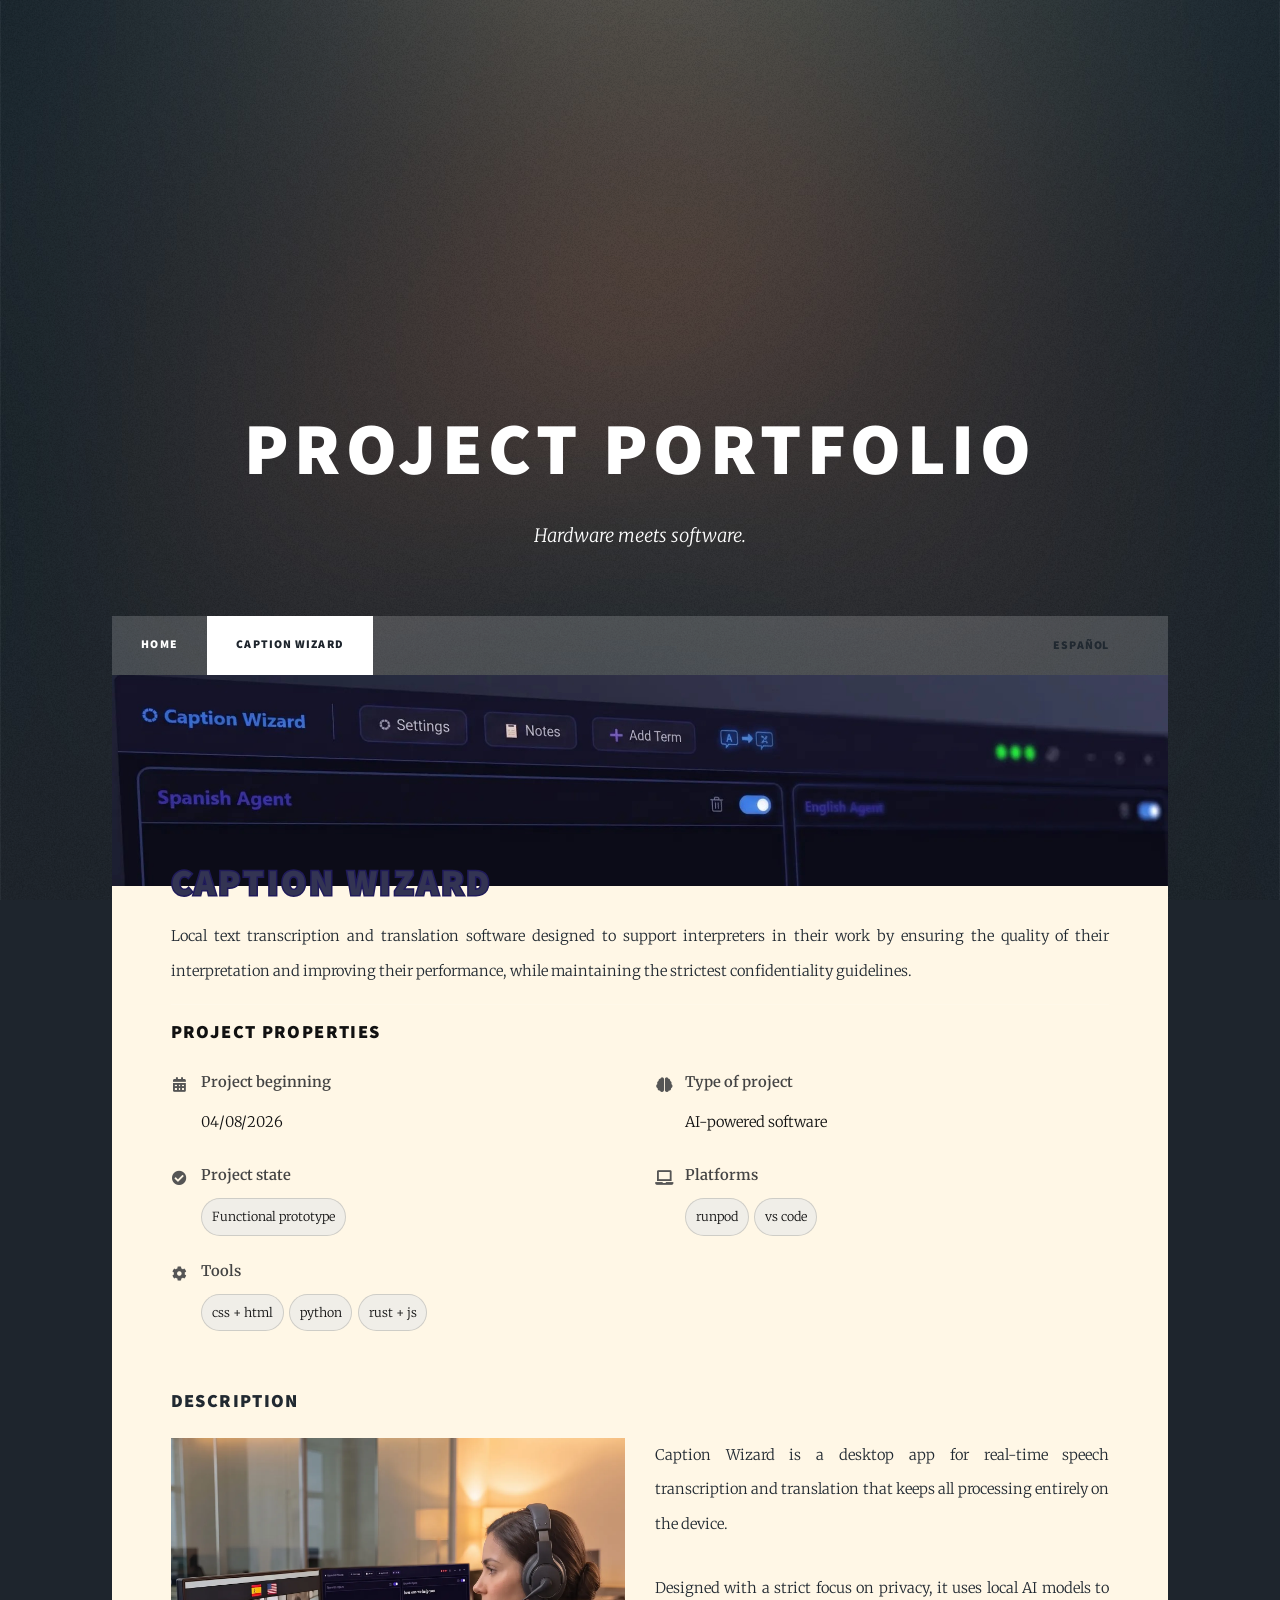
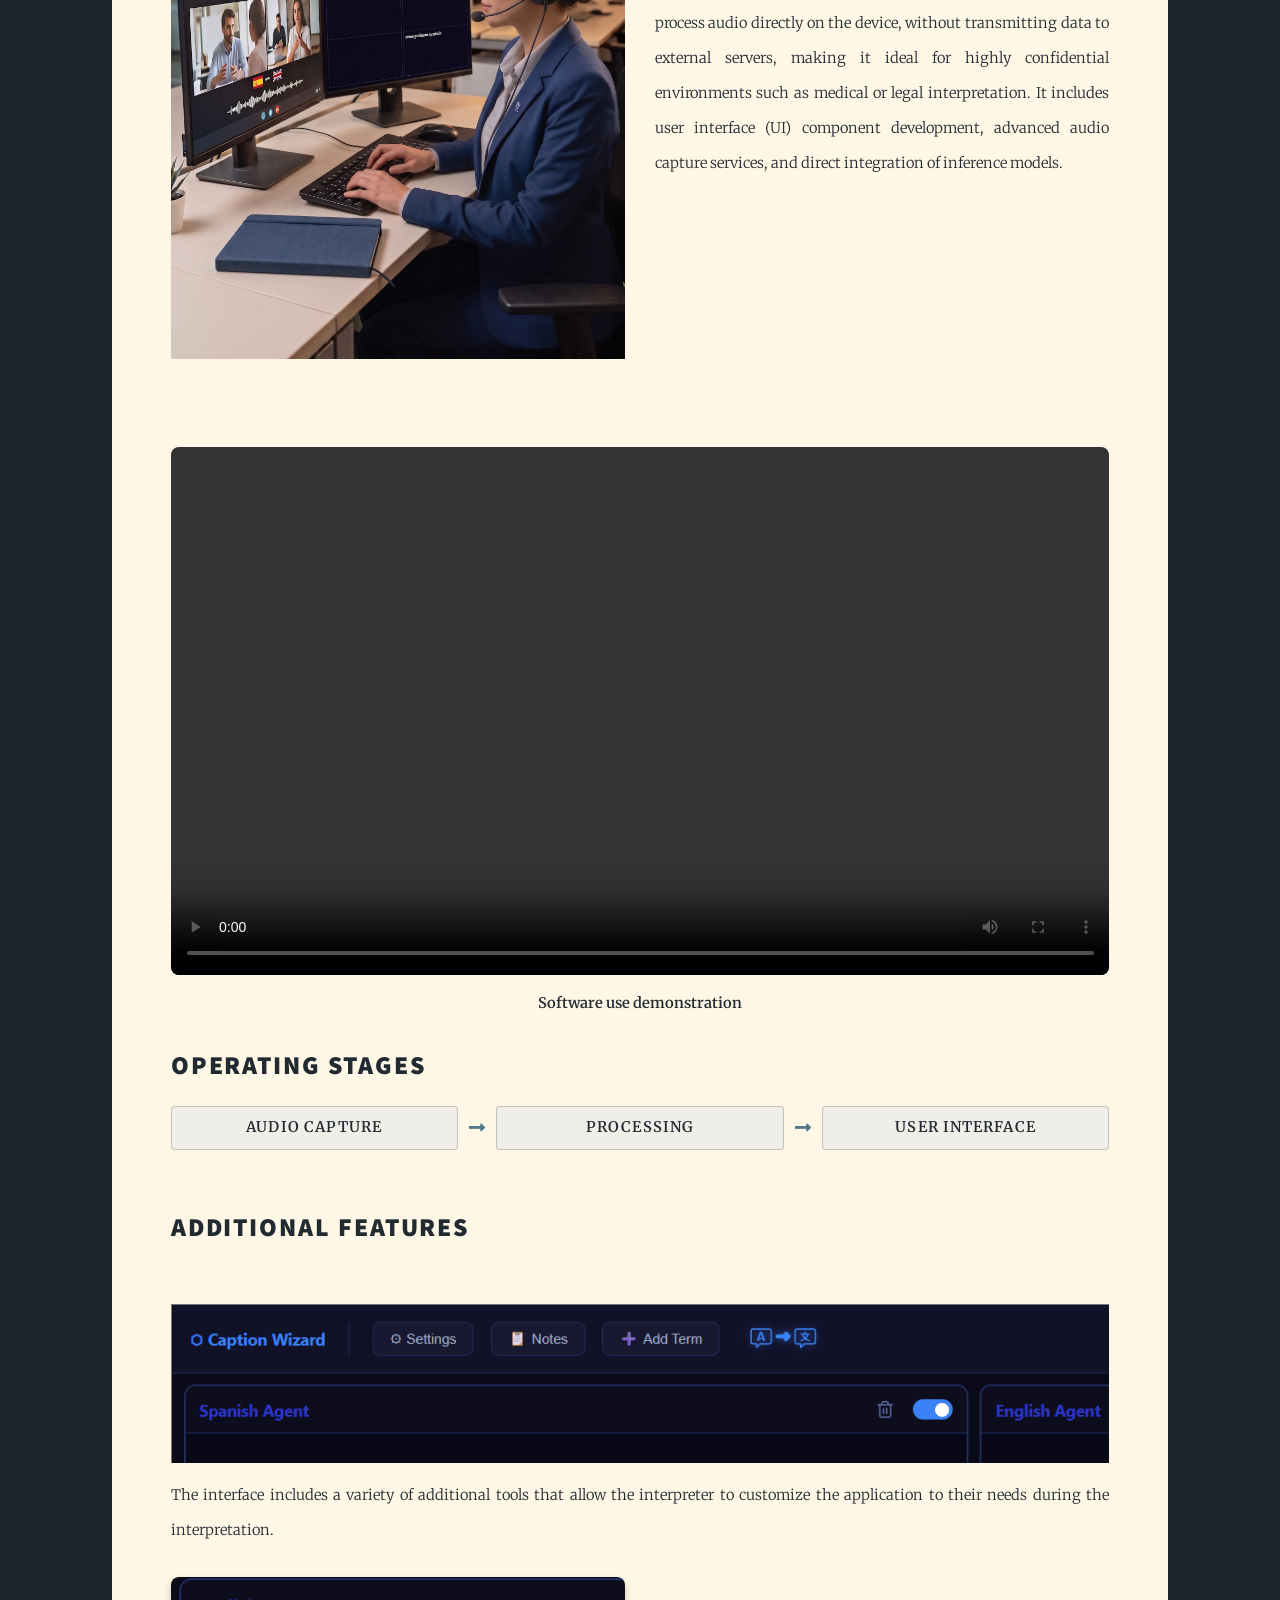
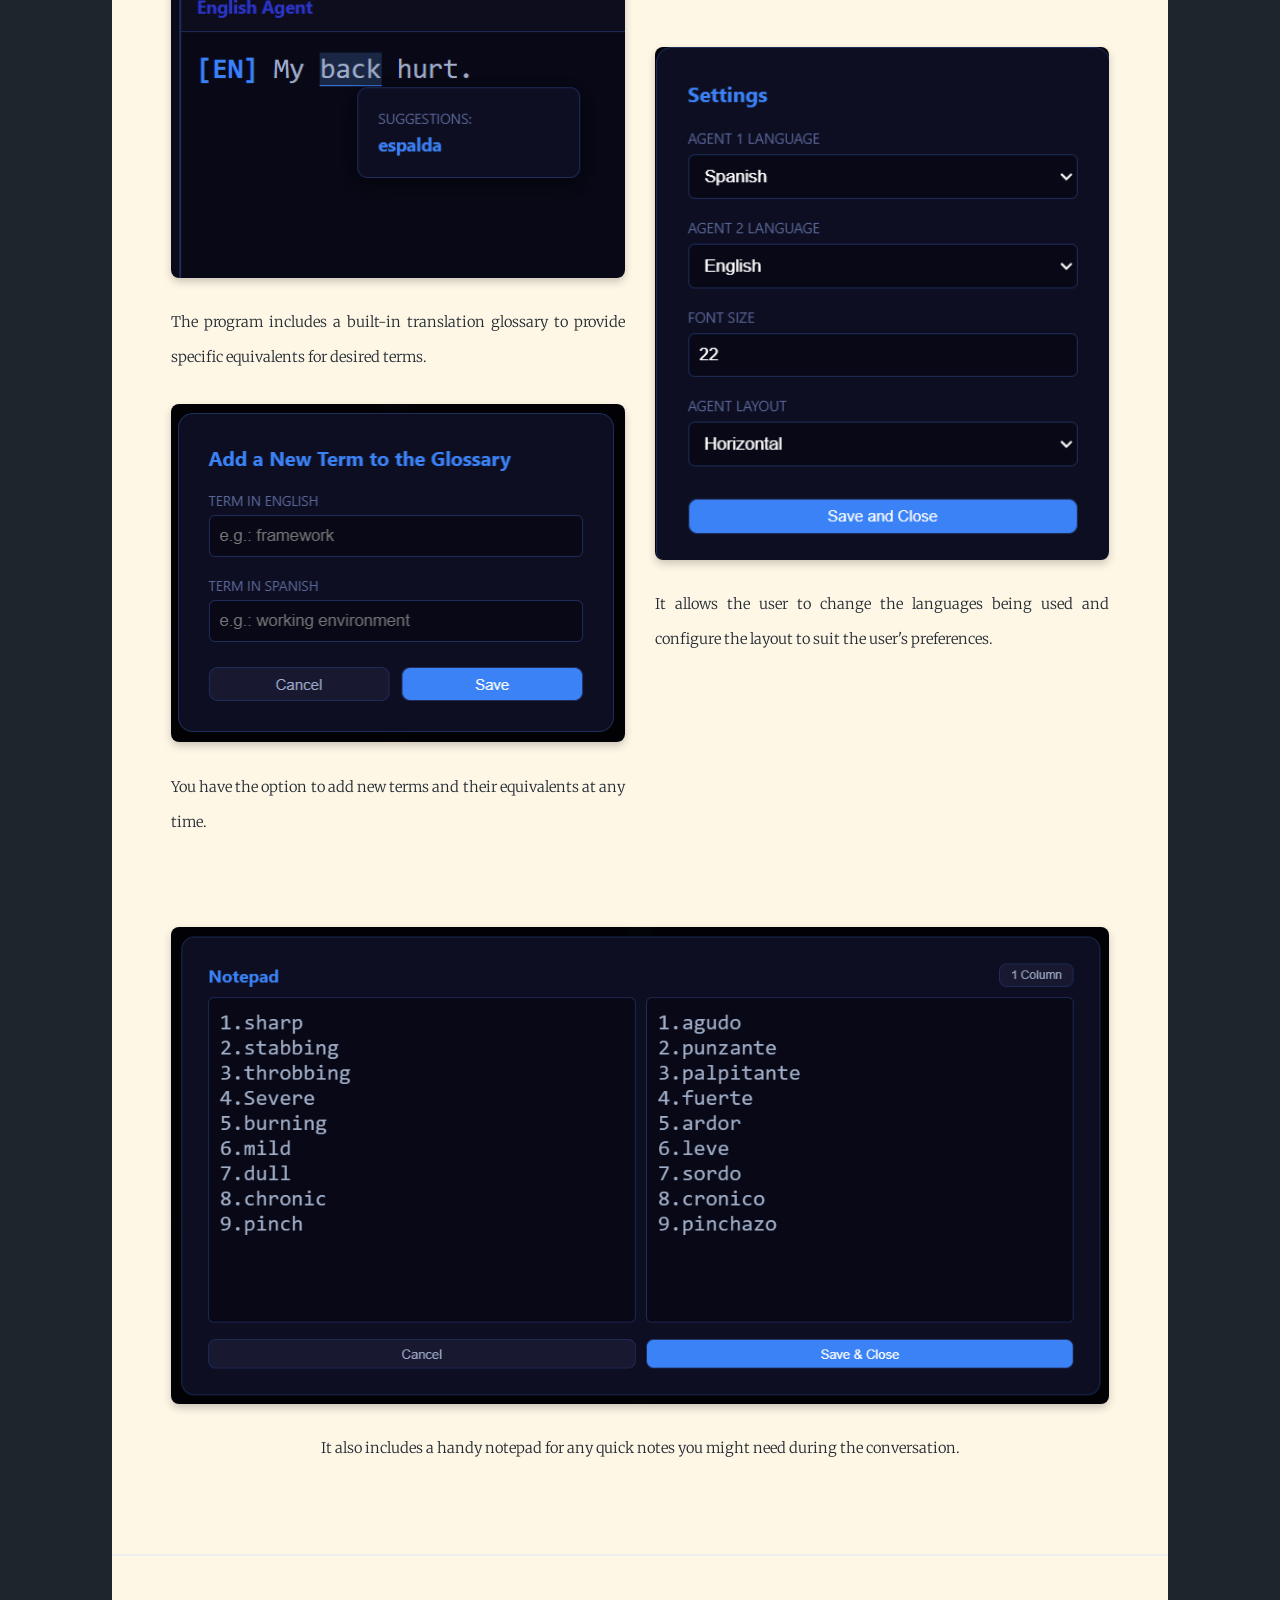
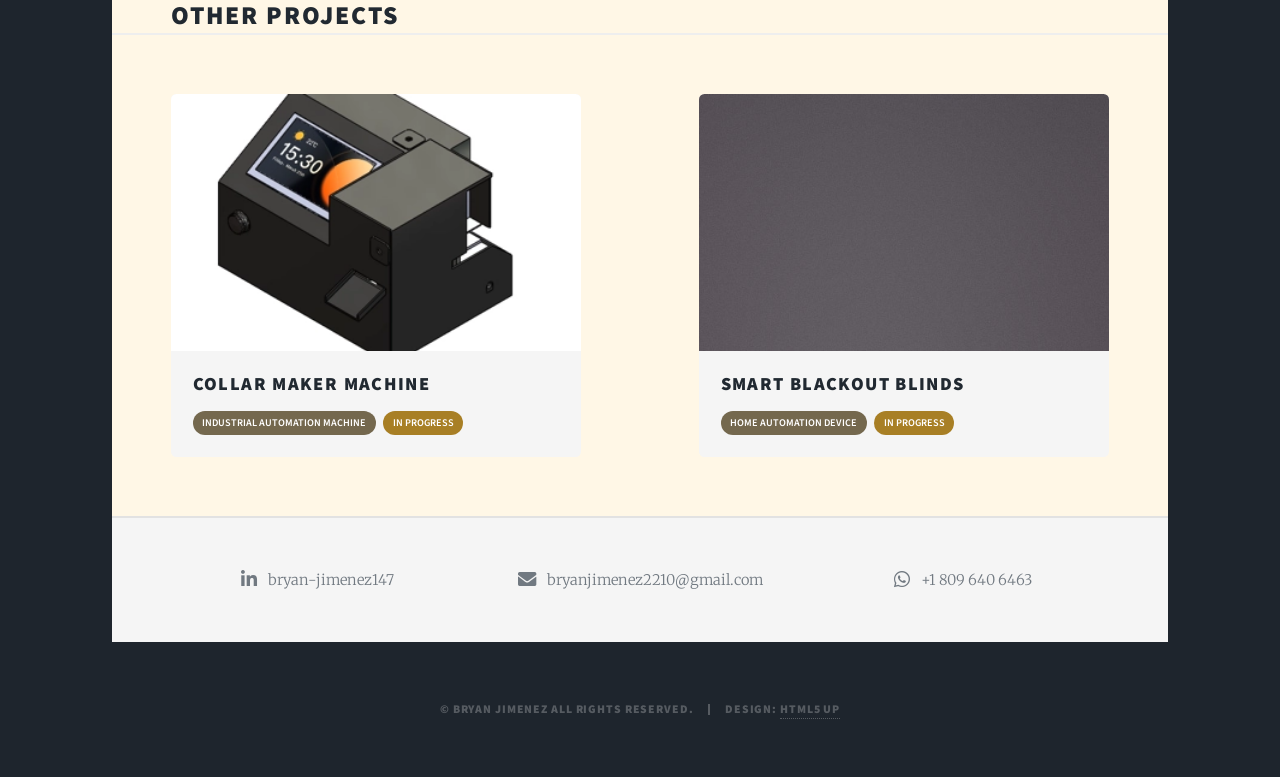
==== caption-wizard.html @ cf14f142 "Caption Wizard" ====
<!DOCTYPE HTML>
<!--
	Massively by HTML5 UP
	html5up.net | @ajlkn
	Free for personal and commercial use under the CCA 3.0 license (html5up.net/license)
-->
<html lang="en">
	<head>
        <title data-cw-title>Caption Wizard - Project Portfolio</title>
		<meta charset="utf-8" />
		<meta name="viewport" content="width=device-width, initial-scale=1, user-scalable=no" />
		<link rel="stylesheet" href="assets/css/main.css" />
		<noscript><link rel="stylesheet" href="assets/css/noscript.css" /></noscript>
        <style>
            /* Estilos específicos para imitar el layout de Notion */
            .notion-header {
                border-bottom: 1px solid rgba(255, 255, 255, 0.1);
                padding-bottom: 1rem;
                margin-bottom: 1rem;
                margin-top: -1.5rem;
            }
            .notion-header p {
                margin-bottom: 0;
            }
            .notion-header h1 {
                font-size: 2.5rem;
                margin-bottom: 1rem;
                /*color de fuente*/
                color: #333453;
                -webkit-text-stroke: 3px #201b5a;
                paint-order: stroke fill;
            }
            .caption-cover {
                aspect-ratio: 5 / 1;
                margin: -8rem -8rem 0;
                max-height: 24rem;
                overflow: hidden;
            }
            .caption-cover img {
                display: block;
                height: 100%;
                object-fit: cover;
                width: 100%;
            }
            .notion-properties {
                display: grid;
                grid-template-columns: repeat(2, minmax(0, 1fr));
                gap: 1.25rem 2rem;
                margin-bottom: 2rem;
                color: #111;
            }
            .notion-properties h3 {
                color: #111;
                grid-column: 1 / -1;
                margin-bottom: 0;
            }
            .property-row {
                display: flex;
                align-items: flex-start;
                gap: 0.85rem;
                min-width: 0;
            }
            .property-icon {
                color: #555;
                flex: 0 0 1.25rem;
                margin-top: 0.2rem;
                text-align: center;
            }
            .property-copy {
                display: flex;
                flex-direction: column;
                gap: 0.35rem;
                min-width: 0;
            }
            .property-name {
                font-weight: 600;
                color: #444;
            }
            .property-value {
                color: #111;
            }
            .property-pills {
                display: flex;
                flex-wrap: wrap;
                gap: 0.4rem;
            }
            .property-pill {
                display: inline-block;
                padding: 0.2rem 0.65rem;
                border: 1px solid rgba(0, 0, 0, 0.14);
                border-radius: 999px;
                background-color: #f0eee8;
                color: #111;
                font-size: 0.85rem;
            }
            .video-container {
                aspect-ratio: 16 / 9;
                overflow: hidden;
                border-radius: 8px;
            }
            .video-container video {
                display: block;
                width: 100%;
                height: 100%;
                object-fit: contain;
            }
            .video-figure {
                margin: 0 0 2rem;
            }
            .video-figure figcaption {
                margin-top: 0.75rem;
                text-align: center;
                font-weight: 600;
            }
            .stage-flow {
                display: grid;
                grid-template-columns: minmax(0, 1fr) auto minmax(0, 1fr) auto minmax(0, 1fr);
                align-items: start;
                gap: 0.75rem;
            }
            .operating-stages {
                margin-bottom: 2rem;
            }
            .stage-item {
                min-width: 0;
            }
            .stage-button {
                width: 100%;
                min-height: 3rem;
                padding: 0.65rem 0.75rem;
                border: 1px solid rgba(0, 0, 0, 0.18);
                border-radius: 4px;
                background: #f0eee8;
                box-shadow: none;
                color: #111;
                cursor: pointer;
                font: inherit;
                font-weight: 600;
                line-height: 1.25;
                text-align: center;
                white-space: normal;
                transition: background-color 0.2s ease, border-color 0.2s ease;
            }
            .stage-button:hover,
            .stage-button[aria-expanded="true"] {
                background: #e3edf0;
                border-color: #527987;
            }
            .stage-button:focus-visible {
                outline: 2px solid #527987;
                outline-offset: 2px;
            }
            .stage-arrow {
                align-self: start;
                display: flex;
                align-items: center;
                justify-content: center;
                color: #527987;
                font-size: 1.25rem;
                height: 3rem;
                line-height: 1;
            }
            .stage-description {
                margin: 1.25rem 0 0;
                color: #333;
                font-size: 0.95rem;
                width: 100%;
            }
            .image.main.additional-features-image {
                margin-bottom: 1rem;
            }
            #main > .other-projects-heading {
                padding: 3rem 4rem 0;
            }
            #main > .other-projects-heading h2 {
                margin-bottom: 0;
            }
             .two-col-layout {
                display: flex;
                flex-wrap: wrap;
                gap: 2rem;
                margin-bottom: 2rem;
            }
            .col {
                flex: 1;
                min-width: 300px;
            }
            .image-box img {
                width: 100%;
                border-radius: 8px;
                box-shadow: 0 4px 8px rgba(0,0,0,0.2);
            }
            .feature-block {
                margin-bottom: 2rem;
            }
            .feature-block p {
                margin-top: 1rem;
            }
            @media screen and (max-width: 1280px) {
                .caption-cover {
                    margin: -6rem -4rem 0;
                }
            }
            @media screen and (max-width: 736px) {
                #main > .other-projects-heading {
                    padding: 2rem 2rem 0;
                }
                .notion-properties {
                    grid-template-columns: 1fr;
                }
                .stage-flow {
                    gap: 0.35rem;
                }
                .stage-button {
                    padding: 0.6rem 0.3rem;
                    font-size: 0.8rem;
                }
                .stage-arrow {
                    font-size: 1rem;
                }
                .caption-cover {
                    margin: -4rem -2rem 0;
                }
                .notion-header {
                    margin-top: -1.5rem;
                }
            }
        </style>
	</head>
	<body class="is-preload">

		<!-- Wrapper -->
			<div id="wrapper" class="fade-in">

				<!-- Header -->
					<div id="intro">
						<h1 data-i18n="siteTitle">Project Portfolio</h1>
						<p data-i18n="introTagline">Hardware meets software.</p>
					</div>

				<!-- Nav -->
					<nav id="nav">
						<ul class="links">
                            <li><a href="index.html" data-i18n="navHome">Home</a></li>
                            <li class="active"><a href="caption-wizard.html" aria-current="page">Caption Wizard</a></li>
						</ul>
						<ul class="icons">
							<li><button type="button" class="language-toggle" id="languageToggle" aria-label="Switch to Spanish">Español</button></li>
						</ul>
					</nav>

				<!-- Main -->
					<div id="main">

						<!-- Post -->
							<section class="post">
                                <div class="caption-cover">
                                    <img src="images/cw01.jpg" alt="Caption Wizard interface cover" data-cw-i18n-alt="coverAlt" />
                                </div>
                                <div class="notion-header">
                                    <h1>Caption Wizard</h1>
                                    <p data-cw-i18n="projectSummary">Local text transcription and translation software designed to support interpreters in their work by ensuring the quality of their interpretation and improving their performance, while maintaining the strictest confidentiality guidelines.</p>
                                </div>

                                <div class="notion-properties">
                                    <h3 data-cw-i18n="projectProperties">Project Properties</h3>
                                    <div class="property-row">
                                        <span class="property-icon icon solid fa-calendar-alt" aria-hidden="true"></span>
                                        <div class="property-copy">
                                            <span class="property-name" data-cw-i18n="projectBeginning">Project beginning</span>
                                            <span class="property-value">04/08/2026</span>
                                        </div>
                                    </div>
                                    <div class="property-row">
                                        <span class="property-icon icon solid fa-brain" aria-hidden="true"></span>
                                        <div class="property-copy">
                                            <span class="property-name" data-cw-i18n="projectType">Type of project</span>
                                            <span class="property-value" data-cw-i18n="aiSolution">AI-powered solution</span>
                                        </div>
                                    </div>
                                    <div class="property-row">
                                        <span class="property-icon icon solid fa-check-circle" aria-hidden="true"></span>
                                        <div class="property-copy">
                                            <span class="property-name" data-cw-i18n="projectState">Project state</span>
                                            <span class="property-pills"><span class="property-pill" data-cw-i18n="functionalPrototype">Functional prototype</span></span>
                                        </div>
                                    </div>
                                     <div class="property-row">
                                        <span class="property-icon icon solid fa-laptop" aria-hidden="true"></span>
                                        <div class="property-copy">
                                            <span class="property-name" data-cw-i18n="platforms">Platforms</span>
                                            <span class="property-pills">
                                                <span class="property-pill">runpod</span>
                                                <span class="property-pill">vs code</span>
                                            </span>
                                        </div>
                                    </div>
                                    <div class="property-row">
                                        <span class="property-icon icon solid fa-cog" aria-hidden="true"></span>
                                        <div class="property-copy">
                                            <span class="property-name" data-cw-i18n="tools">Tools</span>
                                            <span class="property-pills">
                                                <span class="property-pill">css + html</span>
                                                <span class="property-pill">python</span>
                                                <span class="property-pill">rust + js</span>
                                            </span>
                                        </div>
                                    </div>
                                </div>


								<h3><br /><span data-cw-i18n="descriptionHeading">Description</span></h3>
                                <div class="two-col-layout">
                                    <div class="col">
                                        <div class="image main"><img src="images/cw02.png" alt="Caption Wizard desktop interface" data-cw-i18n-alt="desktopInterfaceAlt" /></div>
                                    </div>
                                    <div class="col">
                                        <p data-cw-i18n="descriptionIntro">Caption Wizard is a desktop app for real-time speech transcription and translation that keeps all processing entirely local.</p>
                                        <p data-cw-i18n="descriptionDetails">Designed with a strict focus on privacy, it uses local AI models to process audio directly on the device, without transmitting data to external servers, making it ideal for highly confidential environments such as medical or legal interpretation. It includes user interface (UI) component development, advanced audio capture services, and direct integration of inference models.</p>
                                    </div>
                                </div>
                                
                                <figure class="video-figure">
                                    <div class="video-container">
                                        <video controls>
                                            <source src="videos/cw_vid.mp4" type="video/mp4">
                                            <span data-cw-i18n="videoFallback">Your browser does not support the video tag.</span>
                                        </video>
                                    </div>
                                    <figcaption data-cw-i18n="videoCaption">Software use demonstration</figcaption>
                                </figure>
                                <section class="operating-stages" aria-labelledby="operating-stages-title">
                                    <h2 id="operating-stages-title" data-cw-i18n="operatingStages">Operating Stages</h2>
                                    <div class="stage-flow">
                                        <div class="stage-item">
                                            <button class="stage-button" id="stage-audio" type="button" aria-expanded="false" aria-controls="stage-description-audio" data-cw-i18n="audioCapture">Audio capture</button>
                                        </div>
                                        <span class="stage-arrow fas fa-long-arrow-alt-right" aria-hidden="true"></span>
                                        <div class="stage-item">
                                            <button class="stage-button" id="stage-processing" type="button" aria-expanded="false" aria-controls="stage-description-processing" data-cw-i18n="processing">Processing</button>
                                        </div>
                                        <span class="stage-arrow fas fa-long-arrow-alt-right" aria-hidden="true"></span>
                                        <div class="stage-item">
                                            <button class="stage-button" id="stage-interface" type="button" aria-expanded="false" aria-controls="stage-description-interface" data-cw-i18n="userInterface">User Interface</button>
                                        </div>
                                    </div>
                                    <p class="stage-description" id="stage-description-audio" data-cw-i18n="audioCaptureDescription" hidden>A specialized program continuously captures the device's audio output 
                                                                                                                and breaks it down into one-second segments; it then runs a 
                                                                                                                preprocessing algorithm to detect human speech. Positive results 
                                                                                                                trigger the sending of the segment for further processing.</p>
                                    <p class="stage-description" id="stage-description-processing" data-cw-i18n="processingDescription" hidden>Processing can be run on the user's device or on a dedicated server. 
                                                                                                                    The audio from the previous step is used to feed an AI model, which 
                                                                                                                    identifies its language and generates a transcription. The text 
                                                                                                                    then undergoes post-processing to clean it up, and then it is run 
                                                                                                                    through a translation model to generate text in the target language. 
                                                                                                                    The texts then go to the interface labelled with their corresponding 
                                                                                                                    language.</p>
                                    <p class="stage-description" id="stage-description-interface" data-cw-i18n="userInterfaceDescription" hidden>This is what the user sees. The interface receives the text and displays 
                                                                                                                    it in the corresponding place, breaking up the sentences and giving it 
                                                                                                                    formatting so it is easier for the brain to understand and process, 
                                                                                                                    allowing for quick and smooth reading.</p>
                                </section>

                                <h2><br /><span data-cw-i18n="additionalFeatures">Additional features</span></h2>
                                <div class="image main additional-features-image"><img src="images/cw07.png" alt="Caption Wizard additional tools" data-cw-i18n-alt="additionalToolsAlt" /></div>
                                <p data-cw-i18n="additionalFeaturesDescription">The interface includes a variety of additional tools that allow the interpreter to customize the application to their needs during the interpretation.</p>

                                <div class="two-col-layout">
                                    <div class="col feature-block">
                                        <div class="image-box"><img src="images/cw06.png" alt="Translation glossary" data-cw-i18n-alt="glossaryAlt" /></div>
                                        <p data-cw-i18n="glossaryDescription">The program includes a built-in translation glossary to provide specific equivalents for desired terms.</p>
                                        <div class="image-box"><img src="images/cw04.png" alt="Add glossary term dialog" data-cw-i18n-alt="addTermAlt" /></div>
                                        <p data-cw-i18n="addTermDescription">You have the option to add new terms and their equivalents at any time.</p>
                                    </div>
                                    <div class="col feature-block">
                                        <br /><br /><div class="image-box"><img src="images/cw03.png" alt="Language and layout settings" data-cw-i18n-alt="settingsAlt" /></div>
                                        <p data-cw-i18n="settingsDescription">It allows the user to change the languages being used and configure the layout to suit the user's preferences</p>
                                    </div>
                                </div>

                                 <div class="feature-block" style="max-width: 1000px; margin: 0 auto;">
                                    <div class="image-box"><img src="images/cw05.png" alt="Caption Wizard notepad" data-cw-i18n-alt="notepadAlt" /></div>
                                    <p style="text-align:center;" data-cw-i18n="notepadDescription">It also includes a handy notepad for any quick notes you might need during the conversation.</p>
                                </div>

							</section>

                            <section class="post other-projects-heading">
                                <h2 data-cw-i18n="otherProjects">Other Projects</h2>
                            </section>
                            <section class="posts">
                                <article>
                                    <a href="collar-maker.html" class="project-card">
                                        <span class="image fit"><img src="images/ima02.jpg" alt="Collar maker machine" data-cw-i18n-alt="collarMakerAlt" /></span>
                                        <div class="project-card-content">
                                            <h2 data-i18n="collarMakerTitle">Collar maker machine</h2>
                                            <div class="project-labels">
                                                <span class="project-type" data-i18n="collarMakerType">Industrial Automation Machine</span>
                                                <span class="project-status" style="--project-status-color: #a87f25;" data-i18n="inProgress">In progress</span>
                                            </div>
                                        </div>
                                    </a>
                                </article>
                                <article>
                                    <a href="#" class="project-card">
                                        <span class="image fit"><img src="images/pic04.jpg" alt="Smart blackout blinds" data-cw-i18n-alt="smartBlindsAlt" /></span>
                                        <div class="project-card-content">
                                            <h2 data-i18n="smartBlindsTitle">Smart blackout blinds</h2>
                                            <div class="project-labels">
                                                <span class="project-type" data-i18n="smartBlindsType">Home automation device</span>
                                                <span class="project-status" style="--project-status-color: #a87f25;" data-i18n="inProgress">In progress</span>
                                                </div>
                                        </div>
                                    </a>
                                </article>
                            </section>

					</div>

				<!-- Footer -->
					<footer id="footer" class="contact-footer">
						<section class="contact-links" aria-label="Contact links" data-i18n-aria-label="contactLinks">
							<a class="contact-link" href="#" target="_blank" rel="noopener noreferrer">
								<span class="icon brands fa-linkedin-in" aria-hidden="true"></span>
								<span>bryan-jimenez147</span>
							</a>
							<a class="contact-link" href="mailto:bryanjimenez2210@gmail.com">
								<span class="icon solid fa-envelope" aria-hidden="true"></span>
								<span>bryanjimenez2210@gmail.com</span>
							</a>
							<a class="contact-link" href="https://wa.me/18099640463" target="_blank" rel="noopener noreferrer">
								<span class="icon brands fa-whatsapp" aria-hidden="true"></span>
								<span>+1 809 640 6463</span>
							</a>
						</section>
					</footer>

				<!-- Copyright -->
					<div id="copyright">
						<ul><li>&copy; Bryan Jimenez <span data-i18n="rightsReserved">All rights reserved.</span></li><li><span data-i18n="designCredit">Design:</span> <a href="https://html5up.net">HTML5 UP</a></li></ul>
					</div>

			</div>

		<!-- Scripts -->
			<script src="assets/js/jquery.min.js"></script>
			<script src="assets/js/jquery.scrollex.min.js"></script>
			<script src="assets/js/jquery.scrolly.min.js"></script>
			<script src="assets/js/browser.min.js"></script>
			<script src="assets/js/breakpoints.min.js"></script>
			<script src="assets/js/util.js"></script>
			<script src="assets/js/main.js"></script>
			<script src="assets/js/language.js"></script>
            <script src="assets/js/caption-wizard-language.js"></script>
            <script>
                (() => {
                    const stageButtons = document.querySelectorAll('.operating-stages .stage-button');

                    stageButtons.forEach((stageButton) => {
                        stageButton.addEventListener('click', () => {
                            const isExpanded = stageButton.getAttribute('aria-expanded') === 'true';

                            stageButtons.forEach((button) => {
                                const description = document.getElementById(button.getAttribute('aria-controls'));
                                const shouldExpand = button === stageButton && !isExpanded;

                                button.setAttribute('aria-expanded', String(shouldExpand));
                                description.hidden = !shouldExpand;
                            });
                        });
                    });
                })();
            </script>

	</body>
</html>
---- assets/css/main.css ----
@import url(fontawesome-all.min.css);
@import url("https://fonts.googleapis.com/css?family=Merriweather:300,700,300italic,700italic|Source+Sans+Pro:900");

/*
	Massively by HTML5 UP
	html5up.net | @ajlkn
	Free for personal and commercial use under the CCA 3.0 license (html5up.net/license)
*/

html, body, div, span, applet, object,
iframe, h1, h2, h3, h4, h5, h6, p, blockquote,
pre, a, abbr, acronym, address, big, cite,
code, del, dfn, em, img, ins, kbd, q, s, samp,
small, strike, strong, sub, sup, tt, var, b,
u, i, center, dl, dt, dd, ol, ul, li, fieldset,
form, label, legend, table, caption, tbody,
tfoot, thead, tr, th, td, article, aside,
canvas, details, embed, figure, figcaption,
footer, header, hgroup, menu, nav, output, ruby,
section, summary, time, mark, audio, video {
	margin: 0;
	padding: 0;
	border: 0;
	font-size: 100%;
	font: inherit;
	vertical-align: baseline;}

article, aside, details, figcaption, figure,
footer, header, hgroup, menu, nav, section {
	display: block;}

body {
	line-height: 1;
}

ol, ul {
	list-style: none;
}

blockquote, q {
	quotes: none;
}

	blockquote:before, blockquote:after, q:before, q:after {
		content: '';
		content: none;
	}

table {
	border-collapse: collapse;
	border-spacing: 0;
}

body {
	-webkit-text-size-adjust: none;
}

mark {
	background-color: transparent;
	color: inherit;
}

input::-moz-focus-inner {
	border: 0;
	padding: 0;
}

input, select, textarea {
	-moz-appearance: none;
	-webkit-appearance: none;
	-ms-appearance: none;
	appearance: none;
}

/* Basic */

	@-ms-viewport {
		width: device-width;
	}

	body {
		-ms-overflow-style: scrollbar;
	}

	@media screen and (max-width: 480px) {

		html, body {
			min-width: 320px;
		}

	}

	html {
		box-sizing: border-box;
	}

	*, *:before, *:after {
		box-sizing: inherit;
	}

	body {
		background-color: #1e252d;
	}

		body.is-preload *, body.is-preload *:before, body.is-preload *:after {
			-moz-animation: none !important;
			-webkit-animation: none !important;
			-ms-animation: none !important;
			animation: none !important;
			-moz-transition: none !important;
			-webkit-transition: none !important;
			-ms-transition: none !important;
			transition: none !important;
		}

/* Type */

	html {
		font-size: 16pt;
	}

		@media screen and (max-width: 1680px) {

			html {
				font-size: 12pt;
			}

		}

		@media screen and (max-width: 1280px) {

			html {
				font-size: 11pt;
			}

		}

		@media screen and (max-width: 360px) {

			html {
				font-size: 10pt;
			}

		}

	body {
		color: #212931;
	}

	body, input, select, textarea {
		font-family: "Merriweather", Georgia, serif;
		font-weight: 300;
		font-size: 1rem;
		line-height: 2.375;
	}

	a {
		-moz-transition: color 0.2s ease-in-out, background-color 0.2s ease-in-out, border-color 0.2s ease-in-out, box-shadow 0.2s ease-in-out;
		-webkit-transition: color 0.2s ease-in-out, background-color 0.2s ease-in-out, border-color 0.2s ease-in-out, box-shadow 0.2s ease-in-out;
		-ms-transition: color 0.2s ease-in-out, background-color 0.2s ease-in-out, border-color 0.2s ease-in-out, box-shadow 0.2s ease-in-out;
		transition: color 0.2s ease-in-out, background-color 0.2s ease-in-out, border-color 0.2s ease-in-out, box-shadow 0.2s ease-in-out;
		border-bottom: dotted 1px;
		text-decoration: none;
	}

		a:hover {
			border-bottom-color: transparent;
		}

	strong, b {
		font-weight: 600;
	}

	em, i {
		font-style: italic;
	}

	p {
		text-align: justify;
		margin: 0 0 2rem 0;
	}

	h1, h2, h3, h4, h5, h6 {
		font-family: "Source Sans Pro", Helvetica, sans-serif;
		font-weight: 900;
		line-height: 1.5;
		letter-spacing: 0.075em;
		text-transform: uppercase;
		margin: 0 0 1rem 0;
	}

		h1 a, h2 a, h3 a, h4 a, h5 a, h6 a {
			border-bottom: 0;
			color: inherit;
			text-decoration: none;
		}

	h1 {
		font-size: 4rem;
		line-height: 1.1;
		margin: 0 0 2rem 0;
	}

	h2 {
		font-size: 1.75rem;
		line-height: 1.3;
		margin: 0 0 1.5rem 0;
	}

	h3 {
		font-size: 1.25rem;
		margin: 0 0 1.5rem 0;
	}

	h4 {
		font-size: 1rem;
	}

	h5 {
		font-size: 0.9rem;
	}

	h6 {
		font-size: 0.8rem;
	}

	sub {
		font-size: 0.8rem;
		position: relative;
		top: 0.5rem;
	}

	sup {
		font-size: 0.8rem;
		position: relative;
		top: -0.5rem;
	}

	blockquote {
		border-left: solid 4px;
		font-style: italic;
		margin: 0 0 2rem 0;
		padding: 0.5rem 0 0.5rem 2rem;
	}

	code {
		border: solid 2px;
		font-family: "Courier New", monospace;
		font-size: 0.9rem;
		margin: 0 0.25rem;
		padding: 0.25rem 0.65rem;
	}

	pre {
		-webkit-overflow-scrolling: touch;
		font-family: "Courier New", monospace;
		font-size: 0.9rem;
		margin: 0 0 2rem 0;
	}

		pre code {
			display: block;
			line-height: 1.75;
			padding: 1rem 1.5rem;
			overflow-x: auto;
		}

	hr {
		border: 0;
		border-bottom: solid 2px;
		margin: 3rem 0;
	}

		hr.major {
			margin: 5rem 0;
		}

	.align-left {
		text-align: left;
	}

	.align-center {
		text-align: center;
	}

	.align-right {
		text-align: right;
	}

	input, select, textarea {
		color: #212931;
	}

	a {
		color: #212931;
		border-bottom-color: rgba(33, 41, 49, 0.5);
	}

		a:hover {
			border-bottom-color: transparent;
			color: #18bfef !important;
		}

	strong, b {
		color: #212931;
	}

	h1, h2, h3, h4, h5, h6 {
		color: #212931;
	}

	blockquote {
		border-left-color: #eeeeee;
	}

	code {
		background: rgba(220, 220, 220, 0.25);
		border-color: #eeeeee;
	}

	hr {
		border-bottom-color: #eeeeee;
	}

/* Row */

	.row {
		display: flex;
		flex-wrap: wrap;
		box-sizing: border-box;
		align-items: stretch;
	}

		.row > * {
			box-sizing: border-box;
		}

		.row.gtr-uniform > * > :last-child {
			margin-bottom: 0;
		}

		.row.aln-left {
			justify-content: flex-start;
		}

		.row.aln-center {
			justify-content: center;
		}

		.row.aln-right {
			justify-content: flex-end;
		}

		.row.aln-top {
			align-items: flex-start;
		}

		.row.aln-middle {
			align-items: center;
		}

		.row.aln-bottom {
			align-items: flex-end;
		}

		.row > .imp {
			order: -1;
		}

		.row > .col-1 {
			width: 8.33333%;
		}

		.row > .off-1 {
			margin-left: 8.33333%;
		}

		.row > .col-2 {
			width: 16.66667%;
		}

		.row > .off-2 {
			margin-left: 16.66667%;
		}

		.row > .col-3 {
			width: 25%;
		}

		.row > .off-3 {
			margin-left: 25%;
		}

		.row > .col-4 {
			width: 33.33333%;
		}

		.row > .off-4 {
			margin-left: 33.33333%;
		}

		.row > .col-5 {
			width: 41.66667%;
		}

		.row > .off-5 {
			margin-left: 41.66667%;
		}

		.row > .col-6 {
			width: 50%;
		}

		.row > .off-6 {
			margin-left: 50%;
		}

		.row > .col-7 {
			width: 58.33333%;
		}

		.row > .off-7 {
			margin-left: 58.33333%;
		}

		.row > .col-8 {
			width: 66.66667%;
		}

		.row > .off-8 {
			margin-left: 66.66667%;
		}

		.row > .col-9 {
			width: 75%;
		}

		.row > .off-9 {
			margin-left: 75%;
		}

		.row > .col-10 {
			width: 83.33333%;
		}

		.row > .off-10 {
			margin-left: 83.33333%;
		}

		.row > .col-11 {
			width: 91.66667%;
		}

		.row > .off-11 {
			margin-left: 91.66667%;
		}

		.row > .col-12 {
			width: 100%;
		}

		.row > .off-12 {
			margin-left: 100%;
		}

		.row.gtr-0 {
			margin-top: 0;
			margin-left: 0rem;
		}

			.row.gtr-0 > * {
				padding: 0 0 0 0rem;
			}

			.row.gtr-0.gtr-uniform {
				margin-top: 0rem;
			}

				.row.gtr-0.gtr-uniform > * {
					padding-top: 0rem;
				}

		.row.gtr-25 {
			margin-top: 0;
			margin-left: -0.375rem;
		}

			.row.gtr-25 > * {
				padding: 0 0 0 0.375rem;
			}

			.row.gtr-25.gtr-uniform {
				margin-top: -0.375rem;
			}

				.row.gtr-25.gtr-uniform > * {
					padding-top: 0.375rem;
				}

		.row.gtr-50 {
			margin-top: 0;
			margin-left: -0.75rem;
		}

			.row.gtr-50 > * {
				padding: 0 0 0 0.75rem;
			}

			.row.gtr-50.gtr-uniform {
				margin-top: -0.75rem;
			}

				.row.gtr-50.gtr-uniform > * {
					padding-top: 0.75rem;
				}

		.row {
			margin-top: 0;
			margin-left: -1.5rem;
		}

			.row > * {
				padding: 0 0 0 1.5rem;
			}

			.row.gtr-uniform {
				margin-top: -1.5rem;
			}

				.row.gtr-uniform > * {
					padding-top: 1.5rem;
				}

		.row.gtr-150 {
			margin-top: 0;
			margin-left: -2.25rem;
		}

			.row.gtr-150 > * {
				padding: 0 0 0 2.25rem;
			}

			.row.gtr-150.gtr-uniform {
				margin-top: -2.25rem;
			}

				.row.gtr-150.gtr-uniform > * {
					padding-top: 2.25rem;
				}

		.row.gtr-200 {
			margin-top: 0;
			margin-left: -3rem;
		}

			.row.gtr-200 > * {
				padding: 0 0 0 3rem;
			}

			.row.gtr-200.gtr-uniform {
				margin-top: -3rem;
			}

				.row.gtr-200.gtr-uniform > * {
					padding-top: 3rem;
				}

		@media screen and (max-width: 1680px) {

			.row {
				display: flex;
				flex-wrap: wrap;
				box-sizing: border-box;
				align-items: stretch;
			}

				.row > * {
					box-sizing: border-box;
				}

				.row.gtr-uniform > * > :last-child {
					margin-bottom: 0;
				}

				.row.aln-left {
					justify-content: flex-start;
				}

				.row.aln-center {
					justify-content: center;
				}

				.row.aln-right {
					justify-content: flex-end;
				}

				.row.aln-top {
					align-items: flex-start;
				}

				.row.aln-middle {
					align-items: center;
				}

				.row.aln-bottom {
					align-items: flex-end;
				}

				.row > .imp-xlarge {
					order: -1;
				}

				.row > .col-1-xlarge {
					width: 8.33333%;
				}

				.row > .off-1-xlarge {
					margin-left: 8.33333%;
				}

				.row > .col-2-xlarge {
					width: 16.66667%;
				}

				.row > .off-2-xlarge {
					margin-left: 16.66667%;
				}

				.row > .col-3-xlarge {
					width: 25%;
				}

				.row > .off-3-xlarge {
					margin-left: 25%;
				}

				.row > .col-4-xlarge {
					width: 33.33333%;
				}

				.row > .off-4-xlarge {
					margin-left: 33.33333%;
				}

				.row > .col-5-xlarge {
					width: 41.66667%;
				}

				.row > .off-5-xlarge {
					margin-left: 41.66667%;
				}

				.row > .col-6-xlarge {
					width: 50%;
				}

				.row > .off-6-xlarge {
					margin-left: 50%;
				}

				.row > .col-7-xlarge {
					width: 58.33333%;
				}

				.row > .off-7-xlarge {
					margin-left: 58.33333%;
				}

				.row > .col-8-xlarge {
					width: 66.66667%;
				}

				.row > .off-8-xlarge {
					margin-left: 66.66667%;
				}

				.row > .col-9-xlarge {
					width: 75%;
				}

				.row > .off-9-xlarge {
					margin-left: 75%;
				}

				.row > .col-10-xlarge {
					width: 83.33333%;
				}

				.row > .off-10-xlarge {
					margin-left: 83.33333%;
				}

				.row > .col-11-xlarge {
					width: 91.66667%;
				}

				.row > .off-11-xlarge {
					margin-left: 91.66667%;
				}

				.row > .col-12-xlarge {
					width: 100%;
				}

				.row > .off-12-xlarge {
					margin-left: 100%;
				}

				.row.gtr-0 {
					margin-top: 0;
					margin-left: 0rem;
				}

					.row.gtr-0 > * {
						padding: 0 0 0 0rem;
					}

					.row.gtr-0.gtr-uniform {
						margin-top: 0rem;
					}

						.row.gtr-0.gtr-uniform > * {
							padding-top: 0rem;
						}

				.row.gtr-25 {
					margin-top: 0;
					margin-left: -0.375rem;
				}

					.row.gtr-25 > * {
						padding: 0 0 0 0.375rem;
					}

					.row.gtr-25.gtr-uniform {
						margin-top: -0.375rem;
					}

						.row.gtr-25.gtr-uniform > * {
							padding-top: 0.375rem;
						}

				.row.gtr-50 {
					margin-top: 0;
					margin-left: -0.75rem;
				}

					.row.gtr-50 > * {
						padding: 0 0 0 0.75rem;
					}

					.row.gtr-50.gtr-uniform {
						margin-top: -0.75rem;
					}

						.row.gtr-50.gtr-uniform > * {
							padding-top: 0.75rem;
						}

				.row {
					margin-top: 0;
					margin-left: -1.5rem;
				}

					.row > * {
						padding: 0 0 0 1.5rem;
					}

					.row.gtr-uniform {
						margin-top: -1.5rem;
					}

						.row.gtr-uniform > * {
							padding-top: 1.5rem;
						}

				.row.gtr-150 {
					margin-top: 0;
					margin-left: -2.25rem;
				}

					.row.gtr-150 > * {
						padding: 0 0 0 2.25rem;
					}

					.row.gtr-150.gtr-uniform {
						margin-top: -2.25rem;
					}

						.row.gtr-150.gtr-uniform > * {
							padding-top: 2.25rem;
						}

				.row.gtr-200 {
					margin-top: 0;
					margin-left: -3rem;
				}

					.row.gtr-200 > * {
						padding: 0 0 0 3rem;
					}

					.row.gtr-200.gtr-uniform {
						margin-top: -3rem;
					}

						.row.gtr-200.gtr-uniform > * {
							padding-top: 3rem;
						}

		}

		@media screen and (max-width: 1280px) {

			.row {
				display: flex;
				flex-wrap: wrap;
				box-sizing: border-box;
				align-items: stretch;
			}

				.row > * {
					box-sizing: border-box;
				}

				.row.gtr-uniform > * > :last-child {
					margin-bottom: 0;
				}

				.row.aln-left {
					justify-content: flex-start;
				}

				.row.aln-center {
					justify-content: center;
				}

				.row.aln-right {
					justify-content: flex-end;
				}

				.row.aln-top {
					align-items: flex-start;
				}

				.row.aln-middle {
					align-items: center;
				}

				.row.aln-bottom {
					align-items: flex-end;
				}

				.row > .imp-large {
					order: -1;
				}

				.row > .col-1-large {
					width: 8.33333%;
				}

				.row > .off-1-large {
					margin-left: 8.33333%;
				}

				.row > .col-2-large {
					width: 16.66667%;
				}

				.row > .off-2-large {
					margin-left: 16.66667%;
				}

				.row > .col-3-large {
					width: 25%;
				}

				.row > .off-3-large {
					margin-left: 25%;
				}

				.row > .col-4-large {
					width: 33.33333%;
				}

				.row > .off-4-large {
					margin-left: 33.33333%;
				}

				.row > .col-5-large {
					width: 41.66667%;
				}

				.row > .off-5-large {
					margin-left: 41.66667%;
				}

				.row > .col-6-large {
					width: 50%;
				}

				.row > .off-6-large {
					margin-left: 50%;
				}

				.row > .col-7-large {
					width: 58.33333%;
				}

				.row > .off-7-large {
					margin-left: 58.33333%;
				}

				.row > .col-8-large {
					width: 66.66667%;
				}

				.row > .off-8-large {
					margin-left: 66.66667%;
				}

				.row > .col-9-large {
					width: 75%;
				}

				.row > .off-9-large {
					margin-left: 75%;
				}

				.row > .col-10-large {
					width: 83.33333%;
				}

				.row > .off-10-large {
					margin-left: 83.33333%;
				}

				.row > .col-11-large {
					width: 91.66667%;
				}

				.row > .off-11-large {
					margin-left: 91.66667%;
				}

				.row > .col-12-large {
					width: 100%;
				}

				.row > .off-12-large {
					margin-left: 100%;
				}

				.row.gtr-0 {
					margin-top: 0;
					margin-left: 0rem;
				}

					.row.gtr-0 > * {
						padding: 0 0 0 0rem;
					}

					.row.gtr-0.gtr-uniform {
						margin-top: 0rem;
					}

						.row.gtr-0.gtr-uniform > * {
							padding-top: 0rem;
						}

				.row.gtr-25 {
					margin-top: 0;
					margin-left: -0.375rem;
				}

					.row.gtr-25 > * {
						padding: 0 0 0 0.375rem;
					}

					.row.gtr-25.gtr-uniform {
						margin-top: -0.375rem;
					}

						.row.gtr-25.gtr-uniform > * {
							padding-top: 0.375rem;
						}

				.row.gtr-50 {
					margin-top: 0;
					margin-left: -0.75rem;
				}

					.row.gtr-50 > * {
						padding: 0 0 0 0.75rem;
					}

					.row.gtr-50.gtr-uniform {
						margin-top: -0.75rem;
					}

						.row.gtr-50.gtr-uniform > * {
							padding-top: 0.75rem;
						}

				.row {
					margin-top: 0;
					margin-left: -1.5rem;
				}

					.row > * {
						padding: 0 0 0 1.5rem;
					}

					.row.gtr-uniform {
						margin-top: -1.5rem;
					}

						.row.gtr-uniform > * {
							padding-top: 1.5rem;
						}

				.row.gtr-150 {
					margin-top: 0;
					margin-left: -2.25rem;
				}

					.row.gtr-150 > * {
						padding: 0 0 0 2.25rem;
					}

					.row.gtr-150.gtr-uniform {
						margin-top: -2.25rem;
					}

						.row.gtr-150.gtr-uniform > * {
							padding-top: 2.25rem;
						}

				.row.gtr-200 {
					margin-top: 0;
					margin-left: -3rem;
				}

					.row.gtr-200 > * {
						padding: 0 0 0 3rem;
					}

					.row.gtr-200.gtr-uniform {
						margin-top: -3rem;
					}

						.row.gtr-200.gtr-uniform > * {
							padding-top: 3rem;
						}

		}

		@media screen and (max-width: 980px) {

			.row {
				display: flex;
				flex-wrap: wrap;
				box-sizing: border-box;
				align-items: stretch;
			}

				.row > * {
					box-sizing: border-box;
				}

				.row.gtr-uniform > * > :last-child {
					margin-bottom: 0;
				}

				.row.aln-left {
					justify-content: flex-start;
				}

				.row.aln-center {
					justify-content: center;
				}

				.row.aln-right {
					justify-content: flex-end;
				}

				.row.aln-top {
					align-items: flex-start;
				}

				.row.aln-middle {
					align-items: center;
				}

				.row.aln-bottom {
					align-items: flex-end;
				}

				.row > .imp-medium {
					order: -1;
				}

				.row > .col-1-medium {
					width: 8.33333%;
				}

				.row > .off-1-medium {
					margin-left: 8.33333%;
				}

				.row > .col-2-medium {
					width: 16.66667%;
				}

				.row > .off-2-medium {
					margin-left: 16.66667%;
				}

				.row > .col-3-medium {
					width: 25%;
				}

				.row > .off-3-medium {
					margin-left: 25%;
				}

				.row > .col-4-medium {
					width: 33.33333%;
				}

				.row > .off-4-medium {
					margin-left: 33.33333%;
				}

				.row > .col-5-medium {
					width: 41.66667%;
				}

				.row > .off-5-medium {
					margin-left: 41.66667%;
				}

				.row > .col-6-medium {
					width: 50%;
				}

				.row > .off-6-medium {
					margin-left: 50%;
				}

				.row > .col-7-medium {
					width: 58.33333%;
				}

				.row > .off-7-medium {
					margin-left: 58.33333%;
				}

				.row > .col-8-medium {
					width: 66.66667%;
				}

				.row > .off-8-medium {
					margin-left: 66.66667%;
				}

				.row > .col-9-medium {
					width: 75%;
				}

				.row > .off-9-medium {
					margin-left: 75%;
				}

				.row > .col-10-medium {
					width: 83.33333%;
				}

				.row > .off-10-medium {
					margin-left: 83.33333%;
				}

				.row > .col-11-medium {
					width: 91.66667%;
				}

				.row > .off-11-medium {
					margin-left: 91.66667%;
				}

				.row > .col-12-medium {
					width: 100%;
				}

				.row > .off-12-medium {
					margin-left: 100%;
				}

				.row.gtr-0 {
					margin-top: 0;
					margin-left: 0rem;
				}

					.row.gtr-0 > * {
						padding: 0 0 0 0rem;
					}

					.row.gtr-0.gtr-uniform {
						margin-top: 0rem;
					}

						.row.gtr-0.gtr-uniform > * {
							padding-top: 0rem;
						}

				.row.gtr-25 {
					margin-top: 0;
					margin-left: -0.375rem;
				}

					.row.gtr-25 > * {
						padding: 0 0 0 0.375rem;
					}

					.row.gtr-25.gtr-uniform {
						margin-top: -0.375rem;
					}

						.row.gtr-25.gtr-uniform > * {
							padding-top: 0.375rem;
						}

				.row.gtr-50 {
					margin-top: 0;
					margin-left: -0.75rem;
				}

					.row.gtr-50 > * {
						padding: 0 0 0 0.75rem;
					}

					.row.gtr-50.gtr-uniform {
						margin-top: -0.75rem;
					}

						.row.gtr-50.gtr-uniform > * {
							padding-top: 0.75rem;
						}

				.row {
					margin-top: 0;
					margin-left: -1.5rem;
				}

					.row > * {
						padding: 0 0 0 1.5rem;
					}

					.row.gtr-uniform {
						margin-top: -1.5rem;
					}

						.row.gtr-uniform > * {
							padding-top: 1.5rem;
						}

				.row.gtr-150 {
					margin-top: 0;
					margin-left: -2.25rem;
				}

					.row.gtr-150 > * {
						padding: 0 0 0 2.25rem;
					}

					.row.gtr-150.gtr-uniform {
						margin-top: -2.25rem;
					}

						.row.gtr-150.gtr-uniform > * {
							padding-top: 2.25rem;
						}

				.row.gtr-200 {
					margin-top: 0;
					margin-left: -3rem;
				}

					.row.gtr-200 > * {
						padding: 0 0 0 3rem;
					}

					.row.gtr-200.gtr-uniform {
						margin-top: -3rem;
					}

						.row.gtr-200.gtr-uniform > * {
							padding-top: 3rem;
						}

		}

		@media screen and (max-width: 736px) {

			.row {
				display: flex;
				flex-wrap: wrap;
				box-sizing: border-box;
				align-items: stretch;
			}

				.row > * {
					box-sizing: border-box;
				}

				.row.gtr-uniform > * > :last-child {
					margin-bottom: 0;
				}

				.row.aln-left {
					justify-content: flex-start;
				}

				.row.aln-center {
					justify-content: center;
				}

				.row.aln-right {
					justify-content: flex-end;
				}

				.row.aln-top {
					align-items: flex-start;
				}

				.row.aln-middle {
					align-items: center;
				}

				.row.aln-bottom {
					align-items: flex-end;
				}

				.row > .imp-small {
					order: -1;
				}

				.row > .col-1-small {
					width: 8.33333%;
				}

				.row > .off-1-small {
					margin-left: 8.33333%;
				}

				.row > .col-2-small {
					width: 16.66667%;
				}

				.row > .off-2-small {
					margin-left: 16.66667%;
				}

				.row > .col-3-small {
					width: 25%;
				}

				.row > .off-3-small {
					margin-left: 25%;
				}

				.row > .col-4-small {
					width: 33.33333%;
				}

				.row > .off-4-small {
					margin-left: 33.33333%;
				}

				.row > .col-5-small {
					width: 41.66667%;
				}

				.row > .off-5-small {
					margin-left: 41.66667%;
				}

				.row > .col-6-small {
					width: 50%;
				}

				.row > .off-6-small {
					margin-left: 50%;
				}

				.row > .col-7-small {
					width: 58.33333%;
				}

				.row > .off-7-small {
					margin-left: 58.33333%;
				}

				.row > .col-8-small {
					width: 66.66667%;
				}

				.row > .off-8-small {
					margin-left: 66.66667%;
				}

				.row > .col-9-small {
					width: 75%;
				}

				.row > .off-9-small {
					margin-left: 75%;
				}

				.row > .col-10-small {
					width: 83.33333%;
				}

				.row > .off-10-small {
					margin-left: 83.33333%;
				}

				.row > .col-11-small {
					width: 91.66667%;
				}

				.row > .off-11-small {
					margin-left: 91.66667%;
				}

				.row > .col-12-small {
					width: 100%;
				}

				.row > .off-12-small {
					margin-left: 100%;
				}

				.row.gtr-0 {
					margin-top: 0;
					margin-left: 0rem;
				}

					.row.gtr-0 > * {
						padding: 0 0 0 0rem;
					}

					.row.gtr-0.gtr-uniform {
						margin-top: 0rem;
					}

						.row.gtr-0.gtr-uniform > * {
							padding-top: 0rem;
						}

				.row.gtr-25 {
					margin-top: 0;
					margin-left: -0.375rem;
				}

					.row.gtr-25 > * {
						padding: 0 0 0 0.375rem;
					}

					.row.gtr-25.gtr-uniform {
						margin-top: -0.375rem;
					}

						.row.gtr-25.gtr-uniform > * {
							padding-top: 0.375rem;
						}

				.row.gtr-50 {
					margin-top: 0;
					margin-left: -0.75rem;
				}

					.row.gtr-50 > * {
						padding: 0 0 0 0.75rem;
					}

					.row.gtr-50.gtr-uniform {
						margin-top: -0.75rem;
					}

						.row.gtr-50.gtr-uniform > * {
							padding-top: 0.75rem;
						}

				.row {
					margin-top: 0;
					margin-left: -1.5rem;
				}

					.row > * {
						padding: 0 0 0 1.5rem;
					}

					.row.gtr-uniform {
						margin-top: -1.5rem;
					}

						.row.gtr-uniform > * {
							padding-top: 1.5rem;
						}

				.row.gtr-150 {
					margin-top: 0;
					margin-left: -2.25rem;
				}

					.row.gtr-150 > * {
						padding: 0 0 0 2.25rem;
					}

					.row.gtr-150.gtr-uniform {
						margin-top: -2.25rem;
					}

						.row.gtr-150.gtr-uniform > * {
							padding-top: 2.25rem;
						}

				.row.gtr-200 {
					margin-top: 0;
					margin-left: -3rem;
				}

					.row.gtr-200 > * {
						padding: 0 0 0 3rem;
					}

					.row.gtr-200.gtr-uniform {
						margin-top: -3rem;
					}

						.row.gtr-200.gtr-uniform > * {
							padding-top: 3rem;
						}

		}

		@media screen and (max-width: 480px) {

			.row {
				display: flex;
				flex-wrap: wrap;
				box-sizing: border-box;
				align-items: stretch;
			}

				.row > * {
					box-sizing: border-box;
				}

				.row.gtr-uniform > * > :last-child {
					margin-bottom: 0;
				}

				.row.aln-left {
					justify-content: flex-start;
				}

				.row.aln-center {
					justify-content: center;
				}

				.row.aln-right {
					justify-content: flex-end;
				}

				.row.aln-top {
					align-items: flex-start;
				}

				.row.aln-middle {
					align-items: center;
				}

				.row.aln-bottom {
					align-items: flex-end;
				}

				.row > .imp-xsmall {
					order: -1;
				}

				.row > .col-1-xsmall {
					width: 8.33333%;
				}

				.row > .off-1-xsmall {
					margin-left: 8.33333%;
				}

				.row > .col-2-xsmall {
					width: 16.66667%;
				}

				.row > .off-2-xsmall {
					margin-left: 16.66667%;
				}

				.row > .col-3-xsmall {
					width: 25%;
				}

				.row > .off-3-xsmall {
					margin-left: 25%;
				}

				.row > .col-4-xsmall {
					width: 33.33333%;
				}

				.row > .off-4-xsmall {
					margin-left: 33.33333%;
				}

				.row > .col-5-xsmall {
					width: 41.66667%;
				}

				.row > .off-5-xsmall {
					margin-left: 41.66667%;
				}

				.row > .col-6-xsmall {
					width: 50%;
				}

				.row > .off-6-xsmall {
					margin-left: 50%;
				}

				.row > .col-7-xsmall {
					width: 58.33333%;
				}

				.row > .off-7-xsmall {
					margin-left: 58.33333%;
				}

				.row > .col-8-xsmall {
					width: 66.66667%;
				}

				.row > .off-8-xsmall {
					margin-left: 66.66667%;
				}

				.row > .col-9-xsmall {
					width: 75%;
				}

				.row > .off-9-xsmall {
					margin-left: 75%;
				}

				.row > .col-10-xsmall {
					width: 83.33333%;
				}

				.row > .off-10-xsmall {
					margin-left: 83.33333%;
				}

				.row > .col-11-xsmall {
					width: 91.66667%;
				}

				.row > .off-11-xsmall {
					margin-left: 91.66667%;
				}

				.row > .col-12-xsmall {
					width: 100%;
				}

				.row > .off-12-xsmall {
					margin-left: 100%;
				}

				.row.gtr-0 {
					margin-top: 0;
					margin-left: 0rem;
				}

					.row.gtr-0 > * {
						padding: 0 0 0 0rem;
					}

					.row.gtr-0.gtr-uniform {
						margin-top: 0rem;
					}

						.row.gtr-0.gtr-uniform > * {
							padding-top: 0rem;
						}

				.row.gtr-25 {
					margin-top: 0;
					margin-left: -0.375rem;
				}

					.row.gtr-25 > * {
						padding: 0 0 0 0.375rem;
					}

					.row.gtr-25.gtr-uniform {
						margin-top: -0.375rem;
					}

						.row.gtr-25.gtr-uniform > * {
							padding-top: 0.375rem;
						}

				.row.gtr-50 {
					margin-top: 0;
					margin-left: -0.75rem;
				}

					.row.gtr-50 > * {
						padding: 0 0 0 0.75rem;
					}

					.row.gtr-50.gtr-uniform {
						margin-top: -0.75rem;
					}

						.row.gtr-50.gtr-uniform > * {
							padding-top: 0.75rem;
						}

				.row {
					margin-top: 0;
					margin-left: -1.5rem;
				}

					.row > * {
						padding: 0 0 0 1.5rem;
					}

					.row.gtr-uniform {
						margin-top: -1.5rem;
					}

						.row.gtr-uniform > * {
							padding-top: 1.5rem;
						}

				.row.gtr-150 {
					margin-top: 0;
					margin-left: -2.25rem;
				}

					.row.gtr-150 > * {
						padding: 0 0 0 2.25rem;
					}

					.row.gtr-150.gtr-uniform {
						margin-top: -2.25rem;
					}

						.row.gtr-150.gtr-uniform > * {
							padding-top: 2.25rem;
						}

				.row.gtr-200 {
					margin-top: 0;
					margin-left: -3rem;
				}

					.row.gtr-200 > * {
						padding: 0 0 0 3rem;
					}

					.row.gtr-200.gtr-uniform {
						margin-top: -3rem;
					}

						.row.gtr-200.gtr-uniform > * {
							padding-top: 3rem;
						}

		}

		@media screen and (max-width: 360px) {

			.row {
				display: flex;
				flex-wrap: wrap;
				box-sizing: border-box;
				align-items: stretch;
			}

				.row > * {
					box-sizing: border-box;
				}

				.row.gtr-uniform > * > :last-child {
					margin-bottom: 0;
				}

				.row.aln-left {
					justify-content: flex-start;
				}

				.row.aln-center {
					justify-content: center;
				}

				.row.aln-right {
					justify-content: flex-end;
				}

				.row.aln-top {
					align-items: flex-start;
				}

				.row.aln-middle {
					align-items: center;
				}

				.row.aln-bottom {
					align-items: flex-end;
				}

				.row > .imp-xxsmall {
					order: -1;
				}

				.row > .col-1-xxsmall {
					width: 8.33333%;
				}

				.row > .off-1-xxsmall {
					margin-left: 8.33333%;
				}

				.row > .col-2-xxsmall {
					width: 16.66667%;
				}

				.row > .off-2-xxsmall {
					margin-left: 16.66667%;
				}

				.row > .col-3-xxsmall {
					width: 25%;
				}

				.row > .off-3-xxsmall {
					margin-left: 25%;
				}

				.row > .col-4-xxsmall {
					width: 33.33333%;
				}

				.row > .off-4-xxsmall {
					margin-left: 33.33333%;
				}

				.row > .col-5-xxsmall {
					width: 41.66667%;
				}

				.row > .off-5-xxsmall {
					margin-left: 41.66667%;
				}

				.row > .col-6-xxsmall {
					width: 50%;
				}

				.row > .off-6-xxsmall {
					margin-left: 50%;
				}

				.row > .col-7-xxsmall {
					width: 58.33333%;
				}

				.row > .off-7-xxsmall {
					margin-left: 58.33333%;
				}

				.row > .col-8-xxsmall {
					width: 66.66667%;
				}

				.row > .off-8-xxsmall {
					margin-left: 66.66667%;
				}

				.row > .col-9-xxsmall {
					width: 75%;
				}

				.row > .off-9-xxsmall {
					margin-left: 75%;
				}

				.row > .col-10-xxsmall {
					width: 83.33333%;
				}

				.row > .off-10-xxsmall {
					margin-left: 83.33333%;
				}

				.row > .col-11-xxsmall {
					width: 91.66667%;
				}

				.row > .off-11-xxsmall {
					margin-left: 91.66667%;
				}

				.row > .col-12-xxsmall {
					width: 100%;
				}

				.row > .off-12-xxsmall {
					margin-left: 100%;
				}

				.row.gtr-0 {
					margin-top: 0;
					margin-left: 0rem;
				}

					.row.gtr-0 > * {
						padding: 0 0 0 0rem;
					}

					.row.gtr-0.gtr-uniform {
						margin-top: 0rem;
					}

						.row.gtr-0.gtr-uniform > * {
							padding-top: 0rem;
						}

				.row.gtr-25 {
					margin-top: 0;
					margin-left: -0.375rem;
				}

					.row.gtr-25 > * {
						padding: 0 0 0 0.375rem;
					}

					.row.gtr-25.gtr-uniform {
						margin-top: -0.375rem;
					}

						.row.gtr-25.gtr-uniform > * {
							padding-top: 0.375rem;
						}

				.row.gtr-50 {
					margin-top: 0;
					margin-left: -0.75rem;
				}

					.row.gtr-50 > * {
						padding: 0 0 0 0.75rem;
					}

					.row.gtr-50.gtr-uniform {
						margin-top: -0.75rem;
					}

						.row.gtr-50.gtr-uniform > * {
							padding-top: 0.75rem;
						}

				.row {
					margin-top: 0;
					margin-left: -1.5rem;
				}

					.row > * {
						padding: 0 0 0 1.5rem;
					}

					.row.gtr-uniform {
						margin-top: -1.5rem;
					}

						.row.gtr-uniform > * {
							padding-top: 1.5rem;
						}

				.row.gtr-150 {
					margin-top: 0;
					margin-left: -2.25rem;
				}

					.row.gtr-150 > * {
						padding: 0 0 0 2.25rem;
					}

					.row.gtr-150.gtr-uniform {
						margin-top: -2.25rem;
					}

						.row.gtr-150.gtr-uniform > * {
							padding-top: 2.25rem;
						}

				.row.gtr-200 {
					margin-top: 0;
					margin-left: -3rem;
				}

					.row.gtr-200 > * {
						padding: 0 0 0 3rem;
					}

					.row.gtr-200.gtr-uniform {
						margin-top: -3rem;
					}

						.row.gtr-200.gtr-uniform > * {
							padding-top: 3rem;
						}

		}

/* Box */

	.box {
		border: solid 2px;
		margin-bottom: 2rem;
		padding: 1.5rem;
	}

		.box > :last-child,
		.box > :last-child > :last-child,
		.box > :last-child > :last-child > :last-child {
			margin-bottom: 0;
		}

		.box.alt {
			border: 0;
			border-radius: 0;
			padding: 0;
		}

	.box {
		border-color: #eeeeee;
	}

/* Button */

	input[type="submit"],
	input[type="reset"],
	input[type="button"],
	button,
	.button {
		-moz-appearance: none;
		-webkit-appearance: none;
		-ms-appearance: none;
		appearance: none;
		-moz-transition: background-color 0.2s ease-in-out, box-shadow 0.2s ease-in-out, color 0.2s ease-in-out;
		-webkit-transition: background-color 0.2s ease-in-out, box-shadow 0.2s ease-in-out, color 0.2s ease-in-out;
		-ms-transition: background-color 0.2s ease-in-out, box-shadow 0.2s ease-in-out, color 0.2s ease-in-out;
		transition: background-color 0.2s ease-in-out, box-shadow 0.2s ease-in-out, color 0.2s ease-in-out;
		border: 0;
		border-radius: 0;
		cursor: pointer;
		display: inline-block;
		font-family: "Source Sans Pro", Helvetica, sans-serif;
		font-size: 0.8rem;
		font-weight: 900;
		letter-spacing: 0.075em;
		height: 3rem;
		line-height: 3rem;
		padding: 0 2rem;
		text-align: center;
		text-decoration: none;
		text-transform: uppercase;
		white-space: nowrap;
	}

		input[type="submit"].icon:before,
		input[type="reset"].icon:before,
		input[type="button"].icon:before,
		button.icon:before,
		.button.icon:before {
			margin-right: 0.5rem;
		}

		input[type="submit"].icon.solo,
		input[type="reset"].icon.solo,
		input[type="button"].icon.solo,
		button.icon.solo,
		.button.icon.solo {
			position: relative;
			width: 4rem;
			height: 4rem;
			line-height: 4rem;
			border-radius: 4rem;
			text-indent: 4rem;
			overflow: hidden;
			padding: 0;
			white-space: nowrap;
		}

			input[type="submit"].icon.solo:before,
			input[type="reset"].icon.solo:before,
			input[type="button"].icon.solo:before,
			button.icon.solo:before,
			.button.icon.solo:before {
				position: absolute;
				display: block;
				top: 0;
				left: 0;
				width: inherit;
				height: inherit;
				line-height: inherit;
				font-size: 1.25rem;
				margin-right: 0;
				text-align: center;
				text-indent: 0;
			}

		input[type="submit"].fit,
		input[type="reset"].fit,
		input[type="button"].fit,
		button.fit,
		.button.fit {
			width: 100%;
		}

		input[type="submit"].small,
		input[type="reset"].small,
		input[type="button"].small,
		button.small,
		.button.small {
			font-size: 0.7rem;
			height: 2.5rem;
			line-height: 2.5rem;
			padding: 0 1.5rem;
		}

		input[type="submit"].large,
		input[type="reset"].large,
		input[type="button"].large,
		button.large,
		.button.large {
			font-size: 0.9rem;
			height: 3.5rem;
			line-height: 3.5rem;
			padding: 0 2.75rem;
		}

		@media screen and (max-width: 980px) {

			input[type="submit"],
			input[type="reset"],
			input[type="button"],
			button,
			.button {
				font-size: 0.9rem;
				height: 3.25rem;
				line-height: 3.25rem;
			}

				input[type="submit"].large,
				input[type="reset"].large,
				input[type="button"].large,
				button.large,
				.button.large {
					font-size: 1rem;
					height: 3.75rem;
					line-height: 3.75rem;
				}

		}

		input[type="submit"].disabled, input[type="submit"]:disabled,
		input[type="reset"].disabled,
		input[type="reset"]:disabled,
		input[type="button"].disabled,
		input[type="button"]:disabled,
		button.disabled,
		button:disabled,
		.button.disabled,
		.button:disabled {
			pointer-events: none;
			opacity: 0.25;
		}

	input[type="submit"],
	input[type="reset"],
	input[type="button"],
	button,
	.button {
		background-color: transparent;
		box-shadow: inset 0 0 0 2px #212931;
		color: #212931 !important;
	}

		input[type="submit"]:hover,
		input[type="reset"]:hover,
		input[type="button"]:hover,
		button:hover,
		.button:hover {
			box-shadow: inset 0 0 0 2px #18bfef;
			color: #18bfef !important;
		}

		input[type="submit"].primary,
		input[type="reset"].primary,
		input[type="button"].primary,
		button.primary,
		.button.primary {
			background-color: #212931;
			box-shadow: none;
			color: #ffffff !important;
		}

			input[type="submit"].primary:hover,
			input[type="reset"].primary:hover,
			input[type="button"].primary:hover,
			button.primary:hover,
			.button.primary:hover {
				background-color: #18bfef;
			}

/* Form */

	form {
		margin: 0 0 2rem 0;
	}

		form > :last-child {
			margin-bottom: 0;
		}

		form > .fields {
			display: -moz-flex;
			display: -webkit-flex;
			display: -ms-flex;
			display: flex;
			-moz-flex-wrap: wrap;
			-webkit-flex-wrap: wrap;
			-ms-flex-wrap: wrap;
			flex-wrap: wrap;
			width: calc(100% + 3rem);
			margin: -1.5rem 0 2rem -1.5rem;
		}

			form > .fields > .field {
				-moz-flex-grow: 0;
				-webkit-flex-grow: 0;
				-ms-flex-grow: 0;
				flex-grow: 0;
				-moz-flex-shrink: 0;
				-webkit-flex-shrink: 0;
				-ms-flex-shrink: 0;
				flex-shrink: 0;
				padding: 1.5rem 0 0 1.5rem;
				width: calc(100% - 1.5rem);
			}

				form > .fields > .field.half {
					width: calc(50% - 0.75rem);
				}

				form > .fields > .field.third {
					width: calc(100%/3 - 0.5rem);
				}

				form > .fields > .field.quarter {
					width: calc(25% - 0.375rem);
				}

		@media screen and (max-width: 480px) {

			form > .fields {
				width: calc(100% + 3rem);
				margin: -1.5rem 0 2rem -1.5rem;
			}

				form > .fields > .field {
					padding: 1.5rem 0 0 1.5rem;
					width: calc(100% - 1.5rem);
				}

					form > .fields > .field.half {
						width: calc(100% - 1.5rem);
					}

					form > .fields > .field.third {
						width: calc(100% - 1.5rem);
					}

					form > .fields > .field.quarter {
						width: calc(100% - 1.5rem);
					}

		}

	label {
		display: block;
		font-family: "Source Sans Pro", Helvetica, sans-serif;
		font-weight: 900;
		line-height: 1.5;
		letter-spacing: 0.075em;
		font-size: 0.8rem;
		text-transform: uppercase;
		margin: 0 0 0.75rem 0;
	}

		@media screen and (max-width: 980px) {

			label {
				font-size: 0.9rem;
			}

		}

	input[type="text"],
	input[type="password"],
	input[type="email"],
	select,
	textarea {
		-moz-appearance: none;
		-webkit-appearance: none;
		-ms-appearance: none;
		appearance: none;
		background: transparent;
		border-radius: 0;
		border: solid 2px;
		color: inherit;
		display: block;
		outline: 0;
		padding: 0 1rem;
		text-decoration: none;
		width: 100%;
	}

		input[type="text"]:invalid,
		input[type="password"]:invalid,
		input[type="email"]:invalid,
		select:invalid,
		textarea:invalid {
			box-shadow: none;
		}

	select {
		background-size: 1.25rem;
		background-repeat: no-repeat;
		background-position: calc(100% - 1rem) center;
		height: 3rem;
		padding-right: 3rem;
		text-overflow: ellipsis;
	}

		select:focus::-ms-value {
			background-color: transparent;
		}

		select::-ms-expand {
			display: none;
		}

	input[type="text"],
	input[type="password"],
	input[type="email"],
	select {
		height: 3rem;
	}

	textarea {
		padding: 0.75rem 1rem;
	}

	input[type="checkbox"],
	input[type="radio"] {
		-moz-appearance: none;
		-webkit-appearance: none;
		-ms-appearance: none;
		appearance: none;
		display: block;
		float: left;
		margin-right: -2rem;
		opacity: 0;
		width: 1rem;
		z-index: -1;
	}

		input[type="checkbox"] + label,
		input[type="radio"] + label {
			text-decoration: none;
			cursor: pointer;
			display: inline-block;
			font-size: 1rem;
			letter-spacing: 0;
			font-family: "Merriweather", Georgia, serif;
			text-transform: none;
			font-weight: 300;
			padding-left: 2.8rem;
			padding-right: 1rem;
			position: relative;
		}

			input[type="checkbox"] + label:before,
			input[type="radio"] + label:before {
				-moz-osx-font-smoothing: grayscale;
				-webkit-font-smoothing: antialiased;
				display: inline-block;
				font-style: normal;
				font-variant: normal;
				text-rendering: auto;
				line-height: 1;
				text-transform: none !important;
				font-family: 'Font Awesome 5 Free';
				font-weight: 900;
			}

			input[type="checkbox"] + label:before,
			input[type="radio"] + label:before {
				border-radius: 0;
				border: solid 2px;
				content: '';
				display: inline-block;
				font-size: 0.8rem;
				height: 1.8rem;
				left: 0;
				line-height: 1.65rem;
				position: absolute;
				text-align: center;
				top: -0.125rem;
				width: 1.8rem;
			}

		input[type="checkbox"]:checked + label:before,
		input[type="radio"]:checked + label:before {
			content: '\f00c';
		}

	input[type="checkbox"] + label:before {
		border-radius: 0;
	}

	input[type="radio"] + label:before {
		border-radius: 100%;
	}

	::-webkit-input-placeholder {
		opacity: 1.0;
	}

	:-moz-placeholder {
		opacity: 1.0;
	}

	::-moz-placeholder {
		opacity: 1.0;
	}

	:-ms-input-placeholder {
		opacity: 1.0;
	}

	label {
		color: #212931;
	}

	input[type="text"],
	input[type="password"],
	input[type="email"],
	select,
	textarea {
		border-color: #eeeeee;
	}

		input[type="text"]:focus,
		input[type="password"]:focus,
		input[type="email"]:focus,
		select:focus,
		textarea:focus {
			border-color: #18bfef;
		}

	select {
		background-image: url("data:image/svg+xml;charset=utf8,%3Csvg xmlns='http://www.w3.org/2000/svg' width='40' height='40' preserveAspectRatio='none' viewBox='0 0 40 40'%3E%3Cpath d='M9.4,12.3l10.4,10.4l10.4-10.4c0.2-0.2,0.5-0.4,0.9-0.4c0.3,0,0.6,0.1,0.9,0.4l3.3,3.3c0.2,0.2,0.4,0.5,0.4,0.9 c0,0.4-0.1,0.6-0.4,0.9L20.7,31.9c-0.2,0.2-0.5,0.4-0.9,0.4c-0.3,0-0.6-0.1-0.9-0.4L4.3,17.3c-0.2-0.2-0.4-0.5-0.4-0.9 c0-0.4,0.1-0.6,0.4-0.9l3.3-3.3c0.2-0.2,0.5-0.4,0.9-0.4S9.1,12.1,9.4,12.3z' fill='%23eeeeee' /%3E%3C/svg%3E");
	}

		select option {
			background-color: #ffffff;
			color: #212931;
		}

	.select-wrapper:before {
		color: #eeeeee;
	}

	input[type="checkbox"] + label,
	input[type="radio"] + label {
		color: #212931;
	}

		input[type="checkbox"] + label:before,
		input[type="radio"] + label:before {
			border-color: #eeeeee;
		}

	input[type="checkbox"]:checked + label:before,
	input[type="radio"]:checked + label:before {
		background-color: #212931;
		border-color: #212931;
		color: #ffffff;
	}

	input[type="checkbox"]:focus + label:before,
	input[type="radio"]:focus + label:before {
		border-color: #18bfef;
	}

	::-webkit-input-placeholder {
		color: #909498 !important;
	}

	:-moz-placeholder {
		color: #909498 !important;
	}

	::-moz-placeholder {
		color: #909498 !important;
	}

	:-ms-input-placeholder {
		color: #909498 !important;
	}

	.formerize-placeholder {
		color: #909498 !important;
	}

/* Icon */

	.icon {
		text-decoration: none;
		border-bottom: none;
		position: relative;
	}

		.icon:before {
			-moz-osx-font-smoothing: grayscale;
			-webkit-font-smoothing: antialiased;
			display: inline-block;
			font-style: normal;
			font-variant: normal;
			text-rendering: auto;
			line-height: 1;
			text-transform: none !important;
			font-family: 'Font Awesome 5 Free';
			font-weight: 400;
		}

		.icon > .label {
			display: none;
		}

		.icon:before {
			line-height: inherit;
		}

		.icon.solid:before {
			font-weight: 900;
		}

		.icon.brands:before {
			font-family: 'Font Awesome 5 Brands';
		}

/* Image */

	.image {
		border: 0;
		display: inline-block;
		position: relative;
	}

		.image img {
			display: block;
		}

		.image.left, .image.right {
			max-width: 40%;
		}

			.image.left img, .image.right img {
				width: 100%;
			}

		.image.left {
			float: left;
			margin: 0 2rem 2rem 0;
			top: 0.75rem;
		}

		.image.right {
			float: right;
			margin: 0 0 2rem 2rem;
			top: 0.75rem;
		}

		.image.fit {
			display: block;
			margin: 2.5rem 0;
			width: 100%;
		}

			.image.fit:first-child {
				margin-top: 0;
			}

			.image.fit img {
				width: 100%;
			}

		.image.main {
			display: block;
			margin: 4rem 0;
			width: 100%;
		}

			.image.main:first-child {
				margin-top: 0;
			}

			.image.main img {
				width: 100%;
			}

		@media screen and (max-width: 736px) {

			.image.fit {
				margin: 2rem 0;
			}

			.image.main {
				margin: 2rem 0;
			}

		}

	a.image {
		overflow: hidden;
	}

		a.image img {
			-moz-transition: -moz-transform 0.2s ease-out;
			-webkit-transition: -webkit-transform 0.2s ease-out;
			-ms-transition: -ms-transform 0.2s ease-out;
			transition: transform 0.2s ease-out;
		}

		a.image:hover img {
			-moz-transform: scale(1.05);
			-webkit-transform: scale(1.05);
			-ms-transform: scale(1.05);
			transform: scale(1.05);
		}

/* Actions */

	ul.actions {
		display: -moz-flex;
		display: -webkit-flex;
		display: -ms-flex;
		display: flex;
		cursor: default;
		list-style: none;
		margin-left: -1rem;
		padding-left: 0;
	}

		ul.actions li {
			padding: 0 0 0 1rem;
			vertical-align: middle;
		}

		ul.actions.special {
			-moz-justify-content: center;
			-webkit-justify-content: center;
			-ms-justify-content: center;
			justify-content: center;
			width: 100%;
			margin-left: 0;
		}

			ul.actions.special li:first-child {
				padding-left: 0;
			}

		ul.actions.stacked {
			-moz-flex-direction: column;
			-webkit-flex-direction: column;
			-ms-flex-direction: column;
			flex-direction: column;
			margin-left: 0;
		}

			ul.actions.stacked li {
				padding: 1.3rem 0 0 0;
			}

				ul.actions.stacked li:first-child {
					padding-top: 0;
				}

		ul.actions.fit {
			width: calc(100% + 1rem);
		}

			ul.actions.fit li {
				-moz-flex-grow: 1;
				-webkit-flex-grow: 1;
				-ms-flex-grow: 1;
				flex-grow: 1;
				-moz-flex-shrink: 1;
				-webkit-flex-shrink: 1;
				-ms-flex-shrink: 1;
				flex-shrink: 1;
				width: 100%;
			}

				ul.actions.fit li > * {
					width: 100%;
				}

			ul.actions.fit.stacked {
				width: 100%;
			}

		@media screen and (max-width: 480px) {

			ul.actions:not(.fixed) {
				-moz-flex-direction: column;
				-webkit-flex-direction: column;
				-ms-flex-direction: column;
				flex-direction: column;
				margin-left: 0;
				width: 100% !important;
			}

				ul.actions:not(.fixed) li {
					-moz-flex-grow: 1;
					-webkit-flex-grow: 1;
					-ms-flex-grow: 1;
					flex-grow: 1;
					-moz-flex-shrink: 1;
					-webkit-flex-shrink: 1;
					-ms-flex-shrink: 1;
					flex-shrink: 1;
					padding: 1rem 0 0 0;
					text-align: center;
					width: 100%;
				}

					ul.actions:not(.fixed) li > * {
						width: 100%;
					}

					ul.actions:not(.fixed) li:first-child {
						padding-top: 0;
					}

					ul.actions:not(.fixed) li input[type="submit"],
					ul.actions:not(.fixed) li input[type="reset"],
					ul.actions:not(.fixed) li input[type="button"],
					ul.actions:not(.fixed) li button,
					ul.actions:not(.fixed) li .button {
						width: 100%;
					}

						ul.actions:not(.fixed) li input[type="submit"].icon:before,
						ul.actions:not(.fixed) li input[type="reset"].icon:before,
						ul.actions:not(.fixed) li input[type="button"].icon:before,
						ul.actions:not(.fixed) li button.icon:before,
						ul.actions:not(.fixed) li .button.icon:before {
							margin-left: -0.5rem;
						}

		}

/* Icons */

	ul.icons {
		cursor: default;
		list-style: none;
		padding-left: 0;
	}

		ul.icons li {
			display: inline-block;
			padding: 0 0.5rem 0 0;
			vertical-align: middle;
		}

			ul.icons li:last-child {
				padding-right: 0;
			}

			ul.icons li .icon:before {
				width: 2.25rem;
				height: 2.25rem;
				line-height: 2.25rem;
				display: inline-block;
				text-align: center;
				border-radius: 100%;
				font-size: 1.25rem;
			}

		ul.icons.alt li .icon:before {
			-moz-transition: color 0.2s ease-in-out, background-color 0.2s ease-in-out, border-color 0.2s ease-in-out, box-shadow 0.2s ease-in-out;
			-webkit-transition: color 0.2s ease-in-out, background-color 0.2s ease-in-out, border-color 0.2s ease-in-out, box-shadow 0.2s ease-in-out;
			-ms-transition: color 0.2s ease-in-out, background-color 0.2s ease-in-out, border-color 0.2s ease-in-out, box-shadow 0.2s ease-in-out;
			transition: color 0.2s ease-in-out, background-color 0.2s ease-in-out, border-color 0.2s ease-in-out, box-shadow 0.2s ease-in-out;
			font-size: 1rem;
		}

/* List */

	ol {
		list-style: decimal;
		margin: 0 0 2rem 0;
		padding-left: 1.25rem;
	}

		ol li {
			padding-left: 0.25rem;
		}

	ul {
		list-style: disc;
		margin: 0 0 2rem 0;
		padding-left: 1rem;
	}

		ul li {
			padding-left: 0.5rem;
		}

		ul.divided {
			list-style: none;
			padding-left: 0;
		}

			ul.divided li {
				border-top: solid 1px;
				padding: 0.5rem 0;
			}

				ul.divided li:first-child {
					border-top: 0;
					padding-top: 0;
				}

	dl {
		margin: 0 0 2rem 0;
	}

		dl dt {
			display: block;
			font-weight: 600;
			margin: 0 0 1rem 0;
		}

		dl dd {
			margin-left: 2rem;
		}

	ul.divided li {
		border-top-color: #eeeeee;
	}

	ul.icons li a.icon:hover:before {
		color: #18bfef;
	}

	ul.icons.alt li .icon:before {
		box-shadow: inset 0 0 0 2px #eeeeee;
	}

	ul.icons.alt li a.icon:hover:before {
		box-shadow: inset 0 0 0 2px #18bfef;
	}

/* Section/Article */

	section.special, article.special {
		text-align: center;
	}

	header {
		cursor: default;
	}

		header > .date {
			display: block;
			font-size: 0.8rem;
			height: 1;
			margin: 0 0 1rem 0;
			position: relative;
		}

		header > p {
			font-style: italic;
		}

		header > h1 + p {
			font-size: 1.1rem;
			margin-top: -0.5rem;
			line-height: 2;
		}

		header > h2 + p {
			font-size: 1rem;
			margin-top: -0.75rem;
		}

		header > h3 + p {
			font-size: 0.9rem;
			margin-top: -0.75rem;
		}

		header > h4 + p {
			font-size: 0.8rem;
			margin-top: -0.75rem;
		}

		header.major {
			margin: 0 0 4rem 0;
			text-align: center;
		}

			header.major > :last-child {
				margin-bottom: 0;
			}

			header.major > p {
				margin-top: 0;
				text-align: center;
			}

			header.major > .date {
				font-size: 1rem;
				margin: 0 0 4rem 0;
			}

				header.major > .date:before, header.major > .date:after {
					content: '';
					display: block;
					position: absolute;
					top: 50%;
					width: calc(50% - 6rem);
					border-top: solid 2px;
				}

				header.major > .date:before {
					left: 0;
				}

				header.major > .date:after {
					right: 0;
				}

		@media screen and (max-width: 980px) {

			header br {
				display: none;
			}

		}

		@media screen and (max-width: 736px) {

			header.major {
				margin: 0 0 2rem 0;
			}

		}

	header.major .date:before, header.major .date:after {
		border-top-color: #eeeeee;
	}

/* Table */

	.table-wrapper {
		-webkit-overflow-scrolling: touch;
		overflow-x: auto;
	}

	table {
		margin: 0 0 2rem 0;
		width: 100%;
	}

		table tbody tr {
			border: solid 1px;
			border-left: 0;
			border-right: 0;
		}

		table td {
			padding: 0.75rem 0.75rem;
		}

		table th {
			font-family: "Source Sans Pro", Helvetica, sans-serif;
			font-size: 0.8rem;
			font-weight: 900;
			height: 4rem;
			letter-spacing: 0.075em;
			line-height: 1.5;
			padding: 0 0.75rem 0.75rem 0.75rem;
			text-align: left;
			text-transform: uppercase;
		}

			@media screen and (max-width: 980px) {

				table th {
					font-size: 0.9rem;
				}

			}

		table thead {
			border-bottom: solid 2px;
		}

		table tfoot {
			border-top: solid 2px;
		}

		table.alt {
			border-collapse: separate;
		}

			table.alt tbody tr td {
				border: solid 1px;
				border-left-width: 0;
				border-top-width: 0;
			}

				table.alt tbody tr td:first-child {
					border-left-width: 1px;
				}

			table.alt tbody tr:first-child td {
				border-top-width: 1px;
			}

			table.alt thead {
				border-bottom: 0;
			}

			table.alt tfoot {
				border-top: 0;
			}

	table tbody tr {
		border-color: #eeeeee;
	}

		table tbody tr:nth-child(2n + 1) {
			background-color: rgba(220, 220, 220, 0.25);
		}

	table th {
		color: #212931;
	}

	table thead {
		border-bottom-color: #eeeeee;
	}

	table tfoot {
		border-top-color: #eeeeee;
	}

	table.alt tbody tr td {
		border-color: #eeeeee;
	}

/* Pagination */

	.pagination {
		display: -moz-inline-flex;
		display: -webkit-inline-flex;
		display: -ms-inline-flex;
		display: inline-flex;
		-moz-user-select: none;
		-webkit-user-select: none;
		-ms-user-select: none;
		user-select: none;
		cursor: default;
		list-style: none;
		margin: 0 0 2rem 2px;
		padding: 0;
	}

		.pagination a, .pagination span {
			-moz-transition: background-color 0.2s ease-in-out, border-color 0.2s ease-in-out, box-shadow 0.2s ease-in-out, color 0.2s ease-in-out;
			-webkit-transition: background-color 0.2s ease-in-out, border-color 0.2s ease-in-out, box-shadow 0.2s ease-in-out, color 0.2s ease-in-out;
			-ms-transition: background-color 0.2s ease-in-out, border-color 0.2s ease-in-out, box-shadow 0.2s ease-in-out, color 0.2s ease-in-out;
			transition: background-color 0.2s ease-in-out, border-color 0.2s ease-in-out, box-shadow 0.2s ease-in-out, color 0.2s ease-in-out;
			border: solid 2px;
			display: inline-block;
			font-family: "Source Sans Pro", Helvetica, sans-serif;
			font-size: 0.8rem;
			font-weight: 900;
			height: 3rem;
			letter-spacing: 0.075em;
			line-height: calc(3rem - 4px);
			margin-left: -2px;
			min-width: 3rem;
			position: relative;
			text-align: center;
			text-decoration: none;
			text-transform: uppercase;
		}

		.pagination .next, .pagination .previous {
			text-decoration: none;
			padding: 0 1.75rem;
		}

			.pagination .next:before, .pagination .previous:before {
				-moz-osx-font-smoothing: grayscale;
				-webkit-font-smoothing: antialiased;
				display: inline-block;
				font-style: normal;
				font-variant: normal;
				text-rendering: auto;
				line-height: 1;
				text-transform: none !important;
				font-family: 'Font Awesome 5 Free';
				font-weight: 900;
			}

			.pagination .next:before, .pagination .previous:before {
				display: inline-block;
				color: inherit !important;
				line-height: inherit;
			}

		.pagination .previous:before {
			content: '\f104';
			margin-right: 0.9375em;
		}

		.pagination .next:before {
			content: '\f105';
			float: right;
			margin-left: 0.9375em;
		}

		@media screen and (max-width: 980px) {

			.pagination a, .pagination span {
				font-size: 0.9rem;
			}

		}

		@media screen and (max-width: 480px) {

			.pagination .page, .pagination .extra {
				display: none;
			}

		}

	.pagination a, .pagination span {
		border-color: #eeeeee;
	}

	.pagination a {
		color: #212931 !important;
	}

		.pagination a:hover {
			color: #18bfef !important;
			border-color: #18bfef;
			z-index: 1;
		}

			.pagination a:hover + a,
			.pagination a:hover + span {
				border-left-color: #18bfef;
			}

		.pagination a.active {
			background-color: #eeeeee;
		}

	.pagination span {
		color: #eeeeee;
	}

/* Wrapper */

	#wrapper {
		-moz-transition: opacity 0.5s ease;
		-webkit-transition: opacity 0.5s ease;
		-ms-transition: opacity 0.5s ease;
		transition: opacity 0.5s ease;
		position: relative;
		z-index: 1;
		overflow: hidden;
	}

		#wrapper > .bg {
			position: absolute;
			top: 0;
			left: 0;
			width: 100%;
			height: 100%;
			background-color: #212931;
			background-image: url("../../images/overlay.png"), linear-gradient(0deg, rgba(0, 0, 0, 0.1), rgba(0, 0, 0, 0.1)), url("../../images/bg.jpg");
			background-size: auto,								auto,														100% auto;
			background-position: center,								center,														top center;
			background-repeat: repeat,								no-repeat,													no-repeat;
			background-attachment: scroll,								scroll,														scroll;
			z-index: -1;
		}

			#wrapper > .bg.fixed {
				position: fixed;
				width: 100vw;
				height: 100vh;
			}

		#wrapper.fade-in:before {
			pointer-events: none;
			-moz-transition: opacity 1s ease-in-out;
			-webkit-transition: opacity 1s ease-in-out;
			-ms-transition: opacity 1s ease-in-out;
			transition: opacity 1s ease-in-out;
			-moz-transition-delay: 0.75s;
			-webkit-transition-delay: 0.75s;
			-ms-transition-delay: 0.75s;
			transition-delay: 0.75s;
			background: #1e252d;
			content: '';
			display: block;
			height: 100%;
			left: 0;
			opacity: 0;
			position: fixed;
			top: 0;
			width: 100%;
		}

		body.is-preload #wrapper.fade-in:before {
			opacity: 1;
		}

		@media screen and (orientation: portrait) {

			#wrapper > .bg {
				background-size: auto,								auto,														auto 175%;
			}

		}

/* Intro */

	#intro {
		color: #ffffff;
		padding: 8rem 4rem 6rem 4rem ;
		-moz-align-items: center;
		-webkit-align-items: center;
		-ms-align-items: center;
		align-items: center;
		display: -moz-flex;
		display: -webkit-flex;
		display: -ms-flex;
		display: flex;
		-moz-flex-direction: column;
		-webkit-flex-direction: column;
		-ms-flex-direction: column;
		flex-direction: column;
		-moz-justify-content: -moz-flex-end;
		-webkit-justify-content: -webkit-flex-end;
		-ms-justify-content: -ms-flex-end;
		justify-content: flex-end;
		-moz-transition: opacity 1s ease, -moz-transform 1s ease;
		-webkit-transition: opacity 1s ease, -webkit-transform 1s ease;
		-ms-transition: opacity 1s ease, -ms-transform 1s ease;
		transition: opacity 1s ease, transform 1s ease;
		position: relative;
		cursor: default;
		text-align: center;
		z-index: 1;
		min-height: 75vh;
	}

		#intro input, #intro select, #intro textarea {
			color: #ffffff;
		}

		#intro a {
			color: #ffffff;
			border-bottom-color: rgba(255, 255, 255, 0.5);
		}

			#intro a:hover {
				border-bottom-color: transparent;
				color: #18bfef !important;
			}

		#intro strong, #intro b {
			color: #ffffff;
		}

		#intro h1, #intro h2, #intro h3, #intro h4, #intro h5, #intro h6 {
			color: #ffffff;
		}

		#intro blockquote {
			border-left-color: #ffffff;
		}

		#intro code {
			background: rgba(255, 255, 255, 0.075);
			border-color: #ffffff;
		}

		#intro hr {
			border-bottom-color: #ffffff;
		}

		#intro input[type="submit"],
		#intro input[type="reset"],
		#intro input[type="button"],
		#intro button,
		#intro .button {
			background-color: transparent;
			box-shadow: inset 0 0 0 2px #ffffff;
			color: #ffffff !important;
		}

			#intro input[type="submit"]:hover,
			#intro input[type="reset"]:hover,
			#intro input[type="button"]:hover,
			#intro button:hover,
			#intro .button:hover {
				box-shadow: inset 0 0 0 2px #18bfef;
				color: #18bfef !important;
			}

			#intro input[type="submit"].primary,
			#intro input[type="reset"].primary,
			#intro input[type="button"].primary,
			#intro button.primary,
			#intro .button.primary {
				background-color: #ffffff;
				box-shadow: none;
				color: #1e252d !important;
			}

				#intro input[type="submit"].primary:hover,
				#intro input[type="reset"].primary:hover,
				#intro input[type="button"].primary:hover,
				#intro button.primary:hover,
				#intro .button.primary:hover {
					background-color: #18bfef;
				}

		#intro h1 {
			font-size: 5rem;
			line-height: 1;
		}

		#intro p {
			font-size: 1.25rem;
			font-style: italic;
			margin-top: -0.25rem;
			text-align: center;
		}

		#intro + #header {
			margin-top: -20rem;
		}

			#intro + #header .logo {
				-moz-transform: translateY(2rem);
				-webkit-transform: translateY(2rem);
				-ms-transform: translateY(2rem);
				transform: translateY(2rem);
				opacity: 0;
				visibility: hidden;
			}

		#intro.hidden {
			pointer-events: none;
			-moz-transform: translateY(2rem);
			-webkit-transform: translateY(2rem);
			-ms-transform: translateY(2rem);
			transform: translateY(2rem);
			-moz-transition: opacity 0.5s ease, -moz-transform 0.5s ease, visibility 0.5s;
			-webkit-transition: opacity 0.5s ease, -webkit-transform 0.5s ease, visibility 0.5s;
			-ms-transition: opacity 0.5s ease, -ms-transform 0.5s ease, visibility 0.5s;
			transition: opacity 0.5s ease, transform 0.5s ease, visibility 0.5s;
			opacity: 0;
			visibility: hidden;
		}

			#intro.hidden + #header .logo {
				-moz-transform: translateY(0);
				-webkit-transform: translateY(0);
				-ms-transform: translateY(0);
				transform: translateY(0);
				opacity: 1;
				visibility: visible;
			}

		body.is-preload #intro {
			-moz-transform: translateY(2rem);
			-webkit-transform: translateY(2rem);
			-ms-transform: translateY(2rem);
			transform: translateY(2rem);
			opacity: 0;
		}

			body.is-preload #intro:not(.hidden) + #header + #nav {
				-moz-transform: translateY(4rem);
				-webkit-transform: translateY(4rem);
				-ms-transform: translateY(4rem);
				transform: translateY(4rem);
				opacity: 0;
			}

		@media screen and (max-width: 980px) {

			#intro {
				padding: 4rem 4rem 2rem 4rem ;
				min-height: 70vh;
			}

				#intro p br {
					display: none;
				}

				#intro + #header {
					margin-top: -14rem;
				}

		}

		@media screen and (max-width: 736px) {

			#intro {
				padding: 3rem 2rem 1rem 2rem ;
				min-height: 65vh;
			}

				#intro h1 {
					font-size: 3.25rem;
					line-height: 1.1;
					margin-bottom: 1rem;
				}

				#intro p {
					font-size: 1rem;
					margin-top: 0rem;
				}

				#intro .actions {
					display: none;
				}

		}

/* Header */

	#header {
		color: #ffffff;
		-moz-align-items: center;
		-webkit-align-items: center;
		-ms-align-items: center;
		align-items: center;
		display: -moz-flex;
		display: -webkit-flex;
		display: -ms-flex;
		display: flex;
		-moz-flex-direction: column;
		-webkit-flex-direction: column;
		-ms-flex-direction: column;
		flex-direction: column;
		-moz-justify-content: -moz-flex-end;
		-webkit-justify-content: -webkit-flex-end;
		-ms-justify-content: -ms-flex-end;
		justify-content: flex-end;
		pointer-events: none;
		-moz-user-select: none;
		-webkit-user-select: none;
		-ms-user-select: none;
		user-select: none;
		height: 20rem;
		padding-bottom: 8rem;
		position: relative;
		text-align: center;
		z-index: 2;
	}

		#header input, #header select, #header textarea {
			color: #ffffff;
		}

		#header a {
			color: #ffffff;
			border-bottom-color: rgba(255, 255, 255, 0.5);
		}

			#header a:hover {
				border-bottom-color: transparent;
				color: #18bfef !important;
			}

		#header strong, #header b {
			color: #ffffff;
		}

		#header h1, #header h2, #header h3, #header h4, #header h5, #header h6 {
			color: #ffffff;
		}

		#header blockquote {
			border-left-color: #ffffff;
		}

		#header code {
			background: rgba(255, 255, 255, 0.075);
			border-color: #ffffff;
		}

		#header hr {
			border-bottom-color: #ffffff;
		}

		#header .logo {
			-moz-transition: border-color 0.2s ease-in-out, color 0.2s ease-in-out, opacity 0.5s ease, -moz-transform 0.5s ease, visibility 0.5s;
			-webkit-transition: border-color 0.2s ease-in-out, color 0.2s ease-in-out, opacity 0.5s ease, -webkit-transform 0.5s ease, visibility 0.5s;
			-ms-transition: border-color 0.2s ease-in-out, color 0.2s ease-in-out, opacity 0.5s ease, -ms-transform 0.5s ease, visibility 0.5s;
			transition: border-color 0.2s ease-in-out, color 0.2s ease-in-out, opacity 0.5s ease, transform 0.5s ease, visibility 0.5s;
			pointer-events: auto;
			border-style: solid;
			border-color: #ffffff;
			border-width: 5px !important;
			font-family: "Source Sans Pro", Helvetica, sans-serif;
			font-size: 2.25rem;
			font-weight: 900;
			letter-spacing: 0.075em;
			line-height: 1;
			padding: 1rem 1.75rem;
			text-transform: uppercase;
			visibility: visible;
		}

			#header .logo:hover {
				border-color: #18bfef !important;
				color: #18bfef !important;
			}

		@media screen and (max-width: 980px) {

			#header {
				height: 14rem;
				padding-bottom: 4rem;
			}

		}

		@media screen and (max-width: 736px) {

			#header {
				padding-bottom: 3rem;
			}

				#header .logo {
					font-size: 1.75rem;
					border-width: 3px !important;
				}

		}

/* Nav */

	#nav {
		color: #ffffff;
		display: -moz-flex;
		display: -webkit-flex;
		display: -ms-flex;
		display: flex;
		-moz-transition: -moz-transform 1s ease, opacity 1s ease;
		-webkit-transition: -webkit-transform 1s ease, opacity 1s ease;
		-ms-transition: -ms-transform 1s ease, opacity 1s ease;
		transition: transform 1s ease, opacity 1s ease;
		background: rgba(255, 255, 255, 0.175);
		height: 4rem;
		line-height: 4rem;
		margin: -4rem auto 0 auto;
		overflow: hidden;
		padding: 0 2rem 0 0;
		position: relative;
		width: calc(100% - 4rem);
		max-width: 72rem;
		z-index: 2;
	}

		#nav ul.divided li {
			border-top-color: #ffffff;
		}

		#nav ul.icons li a.icon:hover:before {
			color: #18bfef;
		}

		#nav ul.icons.alt li .icon:before {
			box-shadow: inset 0 0 0 2px #ffffff;
		}

		#nav ul.icons.alt li a.icon:hover:before {
			box-shadow: inset 0 0 0 2px #18bfef;
		}

		#nav input, #nav select, #nav textarea {
			color: #ffffff;
		}

		#nav a {
			color: #ffffff;
			border-bottom-color: rgba(255, 255, 255, 0.5);
		}

			#nav a:hover {
				border-bottom-color: transparent;
				color: #18bfef !important;
			}

		#nav strong, #nav b {
			color: #ffffff;
		}

		#nav h1, #nav h2, #nav h3, #nav h4, #nav h5, #nav h6 {
			color: #ffffff;
		}

		#nav blockquote {
			border-left-color: #ffffff;
		}

		#nav code {
			background: rgba(255, 255, 255, 0.075);
			border-color: #ffffff;
		}

		#nav hr {
			border-bottom-color: #ffffff;
		}

		#nav ul.links {
			display: -moz-flex;
			display: -webkit-flex;
			display: -ms-flex;
			display: flex;
			-moz-flex-grow: 1;
			-webkit-flex-grow: 1;
			-ms-flex-grow: 1;
			flex-grow: 1;
			-moz-flex-shrink: 1;
			-webkit-flex-shrink: 1;
			-ms-flex-shrink: 1;
			flex-shrink: 1;
			font-family: "Source Sans Pro", Helvetica, sans-serif;
			font-weight: 900;
			letter-spacing: 0.075em;
			list-style: none;
			margin-bottom: 0;
			padding-left: 0;
			text-transform: uppercase;
		}

			#nav ul.links li {
				display: block;
				padding-left: 0;
			}

				#nav ul.links li a {
					-moz-transition: background-color 0.2s ease-in-out, color 0.2s ease-in-out;
					-webkit-transition: background-color 0.2s ease-in-out, color 0.2s ease-in-out;
					-ms-transition: background-color 0.2s ease-in-out, color 0.2s ease-in-out;
					transition: background-color 0.2s ease-in-out, color 0.2s ease-in-out;
					display: block;
					font-size: 0.8rem;
					outline: none;
					padding: 0 2rem;
				}

					#nav ul.links li a:hover {
						color: inherit !important;
						background-color: rgba(255, 255, 255, 0.1);
					}

				#nav ul.links li.active {
					background-color: #ffffff;
				}

					#nav ul.links li.active a {
						color: #1e252d;
					}

						#nav ul.links li.active a:hover {
							color: #18bfef !important;
						}

		#nav ul.icons {
			-moz-flex-grow: 0;
			-webkit-flex-grow: 0;
			-ms-flex-grow: 0;
			flex-grow: 0;
			-moz-flex-shrink: 0;
			-webkit-flex-shrink: 0;
			-ms-flex-shrink: 0;
			flex-shrink: 0;
			margin-bottom: 0;
		}

		#nav .language-toggle {
			background: transparent;
			border: 0;
			box-shadow: none;
			color: #ffffff;
			cursor: pointer;
			display: block;
			font-family: "Source Sans Pro", Helvetica, sans-serif;
			font-size: 0.8rem;
			font-weight: 900;
			height: 4rem;
			letter-spacing: 0.075em;
			line-height: 4rem;
			padding: 0 2rem;
			text-transform: uppercase;
			-webkit-transition: background-color 0.2s ease-in-out, color 0.2s ease-in-out;
			transition: background-color 0.2s ease-in-out, color 0.2s ease-in-out;
		}

			#nav .language-toggle:hover {
				background-color: rgba(255, 255, 255, 0.1);
				color: inherit;
			}

			#nav .language-toggle:focus-visible {
				outline: 2px solid #18bfef;
				outline-offset: -4px;
			}

		@media screen and (max-width: 980px) {

			#nav {
				display: none;
			}

		}

/* Main */

	#main {
		background-color: #fff7e6;
		position: relative;
		margin: 0 auto;
		width: calc(100% - 4rem);
		max-width: 72rem;
		z-index: 2;
	}

		#main > * {
			padding: 4rem 4rem 2rem 4rem ;
			border-top: solid 2px #eeeeee;
			margin: 0;
		}

			#main > *:first-child {
				border-top: 0;
			}

		#main > footer {
			text-align: center;
		}

		#main > .post {
			padding: 8rem 8rem 6rem 8rem ;
		}

			#main > .post header.major > .date {
				margin-top: -2rem;
			}

			#main > .post header.major > h1, #main > .post header.major h2 {
				font-size: 4rem;
				line-height: 1.1;
				margin: 0 0 2rem 0;
			}

			#main > .post.featured {
				padding-bottom: 0;
				text-align: center;
			}

				#main > .post.featured header.major h2 .subtitle {
					display: inline-block;
					font-size: 2rem;
				}

			@media screen and (max-width: 1280px) {

				#main > .post {
					padding: 6rem 4rem 4rem 4rem ;
				}

			}

			@media screen and (max-width: 736px) {

				#main > .post {
					padding: 4rem 2rem 2rem 2rem ;
				}

					#main > .post header.major > .date {
						margin-top: -1rem;
						margin-bottom: 2rem;
					}

					#main > .post header.major > h1, #main > .post header.major h2 {
						font-size: 2.5rem;
						line-height: 1.2;
						margin: 0 0 1.5rem 0;
					}

			}

		#main > .posts {
			display: -moz-flex;
			display: -webkit-flex;
			display: -ms-flex;
			display: flex;
			-moz-flex-wrap: wrap;
			-webkit-flex-wrap: wrap;
			-ms-flex-wrap: wrap;
			flex-wrap: wrap;
			-moz-align-items: -moz-stretch;
			-webkit-align-items: -webkit-stretch;
			-ms-align-items: -ms-stretch;
			align-items: stretch;
			text-align: center;
			width: 100%;
			padding: 0;
		}

			#main > .posts > * {
				-moz-flex-shrink: 1;
				-webkit-flex-shrink: 1;
				-ms-flex-shrink: 1;
				flex-shrink: 1;
				-moz-flex-grow: 0;
				-webkit-flex-grow: 0;
				-ms-flex-grow: 0;
				flex-grow: 0;
			}

			#main > .posts > * {
				width: 50%;
			}

			#main > .posts > * {
				padding: 4rem;
				width: 50%;
			}

			#main > .posts > article {
				text-align: center;
			}

				#main > .posts > article .project-card {
					background: #f5f5f5;
					border: 0;
					border-radius: 0.375rem;
					color: #212931;
					display: -moz-flex;
					display: -webkit-flex;
					display: -ms-flex;
					display: flex;
					-moz-flex-direction: column;
					-webkit-flex-direction: column;
					-ms-flex-direction: column;
					flex-direction: column;
					height: 100%;
					overflow: hidden;
					text-align: center;
					-webkit-transition: -webkit-transform 0.2s ease, box-shadow 0.2s ease;
					transition: transform 0.2s ease, box-shadow 0.2s ease;
				}

					#main > .posts > article .project-card:hover {
						box-shadow: 0 0.75rem 1.5rem rgba(0, 0, 0, 0.12);
						color: #212931;
						-webkit-transform: translateY(-0.2rem);
						transform: translateY(-0.2rem);
					}

					#main > .posts > article .project-card:focus-visible {
						outline: 3px solid #18bfef;
						outline-offset: 3px;
					}

					#main > .posts > article .project-card > .image.fit {
						border-radius: 0;
						margin: 0;
						width: 100%;
					}

						#main > .posts > article .project-card > .image.fit img {
							aspect-ratio: 16 / 10;
							object-fit: cover;
						}

					#main > .posts > article .project-card-content {
						-moz-align-items: flex-start;
						-webkit-align-items: flex-start;
						-ms-align-items: flex-start;
						align-items: flex-start;
						display: -moz-flex;
						display: -webkit-flex;
						display: -ms-flex;
						display: flex;
						-moz-flex: 1;
						-webkit-flex: 1;
						-ms-flex: 1;
						flex: 1;
						-moz-flex-direction: column;
						-webkit-flex-direction: column;
						-ms-flex-direction: column;
						flex-direction: column;
						padding: 1.5rem;
						text-align: left;
					}

					#main > .posts > article .project-card h2 {
						font-size: 1.25rem;
						line-height: 1.3;
						margin: 0 0 1rem;
					}

					#main > .posts > article .project-labels {
						-moz-align-items: center;
						-webkit-align-items: center;
						-ms-align-items: center;
						align-items: center;
						display: -moz-flex;
						display: -webkit-flex;
						display: -ms-flex;
						display: flex;
						-moz-flex-wrap: wrap;
						-webkit-flex-wrap: wrap;
						-ms-flex-wrap: wrap;
						flex-wrap: wrap;
						gap: 0.5rem;
					}

					#main > .posts > article .project-type,
					#main > .posts > article .project-status {
						border-radius: 999px;
						color: #ffffff;
						font-size: 0.7rem;
						font-family: "Source Sans Pro", Helvetica, sans-serif;
						font-weight: 600;
						line-height: 1.5;
						padding: 0.3rem 0.65rem;
						text-transform: uppercase;
					}

					#main > .posts > article .project-type {
						background: #74684e;
					}

					#main > .posts > article .project-status {
						background: var(--project-status-color, #18bfef);
				}

			@media screen and (max-width: 980px) {

				#main > .posts > * {
					width: 50%;
				}

				#main > .posts > * {
					padding: 2.5rem;
					width: 50%;
				}

			}

			@media screen and (max-width: 736px) {

				#main > .posts > * {
					width: 100%;
				}

				#main > .posts > * {
					padding: 2rem;
					width: 100%;
				}


			}

		@media screen and (max-width: 736px) {

			#main > * {
				padding: 2rem 2rem 0.1rem 2rem ;
			}

		}

		@media screen and (max-width: 480px) {

			#main {
				width: 100%;
			}

		}

/* Footer */

	#footer {
		color: #717981;
		display: -moz-flex;
		display: -webkit-flex;
		display: -ms-flex;
		display: flex;
		background-color: #f5f5f5;
		color: #909498;
		cursor: default;
		position: relative;
		margin: 0 auto;
		width: calc(100% - 4rem);
		max-width: 72rem;
		z-index: 2;
	}

		#footer input, #footer select, #footer textarea {
			color: #717981;
		}

		#footer a {
			color: #717981;
			border-bottom-color: rgba(113, 121, 129, 0.5);
		}

			#footer a:hover {
				border-bottom-color: transparent;
				color: #18bfef !important;
			}

		#footer strong, #footer b {
			color: #717981;
		}

		#footer h1, #footer h2, #footer h3, #footer h4, #footer h5, #footer h6 {
			color: #717981;
		}

		#footer blockquote {
			border-left-color: #e2e2e2;
		}

		#footer code {
			background: rgba(220, 220, 220, 0.5);
			border-color: #e2e2e2;
		}

		#footer hr {
			border-bottom-color: #e2e2e2;
		}

		#footer .box {
			border-color: #e2e2e2;
		}

		#footer input[type="submit"],
		#footer input[type="reset"],
		#footer input[type="button"],
		#footer button,
		#footer .button {
			background-color: transparent;
			box-shadow: inset 0 0 0 2px #717981;
			color: #717981 !important;
		}

			#footer input[type="submit"]:hover,
			#footer input[type="reset"]:hover,
			#footer input[type="button"]:hover,
			#footer button:hover,
			#footer .button:hover {
				box-shadow: inset 0 0 0 2px #18bfef;
				color: #18bfef !important;
			}

			#footer input[type="submit"].primary,
			#footer input[type="reset"].primary,
			#footer input[type="button"].primary,
			#footer button.primary,
			#footer .button.primary {
				background-color: #717981;
				box-shadow: none;
				color: #f5f5f5 !important;
			}

				#footer input[type="submit"].primary:hover,
				#footer input[type="reset"].primary:hover,
				#footer input[type="button"].primary:hover,
				#footer button.primary:hover,
				#footer .button.primary:hover {
					background-color: #18bfef;
				}

		#footer label {
			color: #717981;
		}

		#footer input[type="text"],
		#footer input[type="password"],
		#footer input[type="email"],
		#footer select,
		#footer textarea {
			border-color: #e2e2e2;
		}

			#footer input[type="text"]:focus,
			#footer input[type="password"]:focus,
			#footer input[type="email"]:focus,
			#footer select:focus,
			#footer textarea:focus {
				border-color: #18bfef;
			}

		#footer select {
			background-image: url("data:image/svg+xml;charset=utf8,%3Csvg xmlns='http://www.w3.org/2000/svg' width='40' height='40' preserveAspectRatio='none' viewBox='0 0 40 40'%3E%3Cpath d='M9.4,12.3l10.4,10.4l10.4-10.4c0.2-0.2,0.5-0.4,0.9-0.4c0.3,0,0.6,0.1,0.9,0.4l3.3,3.3c0.2,0.2,0.4,0.5,0.4,0.9 c0,0.4-0.1,0.6-0.4,0.9L20.7,31.9c-0.2,0.2-0.5,0.4-0.9,0.4c-0.3,0-0.6-0.1-0.9-0.4L4.3,17.3c-0.2-0.2-0.4-0.5-0.4-0.9 c0-0.4,0.1-0.6,0.4-0.9l3.3-3.3c0.2-0.2,0.5-0.4,0.9-0.4S9.1,12.1,9.4,12.3z' fill='%23e2e2e2' /%3E%3C/svg%3E");
		}

			#footer select option {
				background-color: #f5f5f5;
				color: #717981;
			}

		#footer .select-wrapper:before {
			color: #e2e2e2;
		}

		#footer input[type="checkbox"] + label,
		#footer input[type="radio"] + label {
			color: #717981;
		}

			#footer input[type="checkbox"] + label:before,
			#footer input[type="radio"] + label:before {
				border-color: #e2e2e2;
			}

		#footer input[type="checkbox"]:checked + label:before,
		#footer input[type="radio"]:checked + label:before {
			background-color: #717981;
			border-color: #717981;
			color: #f5f5f5;
		}

		#footer input[type="checkbox"]:focus + label:before,
		#footer input[type="radio"]:focus + label:before {
			border-color: #18bfef;
		}

		#footer ::-webkit-input-placeholder {
			color: #b3b7bb !important;
		}

		#footer :-moz-placeholder {
			color: #b3b7bb !important;
		}

		#footer ::-moz-placeholder {
			color: #b3b7bb !important;
		}

		#footer :-ms-input-placeholder {
			color: #b3b7bb !important;
		}

		#footer .formerize-placeholder {
			color: #b3b7bb !important;
		}

		#footer ul.divided li {
			border-top-color: #e2e2e2;
		}

		#footer ul.icons li a.icon:hover:before {
			color: #18bfef;
		}

		#footer ul.icons.alt li .icon:before {
			box-shadow: inset 0 0 0 2px #e2e2e2;
		}

		#footer ul.icons.alt li a.icon:hover:before {
			box-shadow: inset 0 0 0 2px #18bfef;
		}

		#footer header.major .date:before, #footer header.major .date:after {
			border-top-color: #e2e2e2;
		}

		#footer table tbody tr {
			border-color: #e2e2e2;
		}

			#footer table tbody tr:nth-child(2n + 1) {
				background-color: rgba(220, 220, 220, 0.5);
			}

		#footer table th {
			color: #717981;
		}

		#footer table thead {
			border-bottom-color: #e2e2e2;
		}

		#footer table tfoot {
			border-top-color: #e2e2e2;
		}

		#footer table.alt tbody tr td {
			border-color: #e2e2e2;
		}

		#footer .pagination a, #footer .pagination span {
			border-color: #e2e2e2;
		}

		#footer .pagination a {
			color: #717981 !important;
		}

			#footer .pagination a:hover {
				color: #18bfef !important;
				border-color: #18bfef;
				z-index: 1;
			}

				#footer .pagination a:hover + a,
				#footer .pagination a:hover + span {
					border-left-color: #18bfef;
				}

			#footer .pagination a.active {
				background-color: #e2e2e2;
			}

		#footer .pagination span {
			color: #e2e2e2;
		}

		#footer > section {
			-moz-flex-basis: 50%;
			-webkit-flex-basis: 50%;
			-ms-flex-basis: 50%;
			flex-basis: 50%;
			-moz-flex-grow: 1;
			-webkit-flex-grow: 1;
			-ms-flex-grow: 1;
			flex-grow: 1;
			-moz-flex-shrink: 1;
			-webkit-flex-shrink: 1;
			-ms-flex-shrink: 1;
			flex-shrink: 1;
			padding: 4rem 4rem 2rem 4rem ;
			border-left: solid 2px #e2e2e2;
		}

			#footer > section:first-child {
				border-left: 0;
			}

			#footer > section.split {
				display: -moz-flex;
				display: -webkit-flex;
				display: -ms-flex;
				display: flex;
				-moz-flex-direction: column;
				-webkit-flex-direction: column;
				-ms-flex-direction: column;
				flex-direction: column;
				padding: 0;
			}

				#footer > section.split > section {
					padding: 3rem 4rem 1rem 4rem ;
					border-top: solid 2px #e2e2e2;
				}

					#footer > section.split > section:first-child {
						padding: 5rem 4rem 1rem 4rem ;
						border-top: 0;
					}

					#footer > section.split > section:last-child {
						padding: 3rem 4rem 3rem 4rem ;
					}

				#footer > section.split.contact > section {
					display: -moz-flex;
					display: -webkit-flex;
					display: -ms-flex;
					display: flex;
					-moz-align-items: center;
					-webkit-align-items: center;
					-ms-align-items: center;
					align-items: center;
					padding: 3.15rem 4rem;
				}

					#footer > section.split.contact > section > * {
						margin-bottom: 0;
					}

					#footer > section.split.contact > section > :first-child {
						-moz-flex-shrink: 0;
						-webkit-flex-shrink: 0;
						-ms-flex-shrink: 0;
						flex-shrink: 0;
						-moz-flex-grow: 0;
						-webkit-flex-grow: 0;
						-ms-flex-grow: 0;
						flex-grow: 0;
						width: 6rem;
					}

					#footer > section.split.contact > section > :last-child {
						-moz-flex-shrink: 1;
						-webkit-flex-shrink: 1;
						-ms-flex-shrink: 1;
						flex-shrink: 1;
						-moz-flex-grow: 1;
						-webkit-flex-grow: 1;
						-ms-flex-grow: 1;
						flex-grow: 1;
					}

					#footer > section.split.contact > section:first-child {
						padding: 4rem 4rem 3rem 4rem;
					}

					#footer > section.split.contact > section:last-child {
						padding: 3rem 4rem 4rem 4rem;
					}

					#footer > section.split.contact > section.alt {
						-moz-align-items: -moz-flex-start;
						-webkit-align-items: -webkit-flex-start;
						-ms-align-items: -ms-flex-start;
						align-items: flex-start;
					}

						#footer > section.split.contact > section.alt > :last-child {
							margin-top: -0.325rem;
						}

		#footer.contact-footer {
			-moz-flex-direction: column;
			-webkit-flex-direction: column;
			-ms-flex-direction: column;
			flex-direction: column;
		}

			#footer.contact-footer > .contact-form {
				-moz-flex-basis: auto;
				-webkit-flex-basis: auto;
				-ms-flex-basis: auto;
				flex-basis: auto;
				border-left: 0;
				width: 100%;
			}

			#footer.contact-footer > .contact-links {
				-moz-align-items: center;
				-webkit-align-items: center;
				-ms-align-items: center;
				align-items: center;
				display: -moz-flex;
				display: -webkit-flex;
				display: -ms-flex;
				display: flex;
				-moz-flex-wrap: wrap;
				-webkit-flex-wrap: wrap;
				-ms-flex-wrap: wrap;
				flex-wrap: wrap;
				border-top: solid 2px #e2e2e2;
				gap: 2rem;
				justify-content: center;
				padding: 2rem 4rem;
			}

		#footer .contact-link {
			-moz-align-items: center;
			-webkit-align-items: center;
			-ms-align-items: center;
			align-items: center;
			display: -moz-flex;
			display: -webkit-flex;
			display: -ms-flex;
			display: flex;
			-moz-flex: 1 1 12rem;
			-webkit-flex: 1 1 12rem;
			-ms-flex: 1 1 12rem;
			flex: 1 1 12rem;
			border: 0;
			color: #717981;
			gap: 0.75rem;
			justify-content: center;
			min-width: 0;
			padding: 0.75rem;
		}

			#footer .contact-link:hover {
				color: #18bfef !important;
			}

			#footer .contact-link .icon {
				font-size: 1.25rem;
			}

		#footer form label,
		#footer h3,
		#footer p {
			font-size: 0.8rem;
		}

		@media screen and (max-width: 980px) {

			#footer {
				display: block;
			}

				#footer > section {
					border-top: solid 2px #e2e2e2;
				}

					#footer > section:first-child {
						border-top: 0;
					}

					#footer > section.split > section {
						padding: 4rem 4rem 2rem 4rem ;
					}

						#footer > section.split > section:first-child {
							padding: 4rem 4rem 2rem 4rem ;
						}

						#footer > section.split > section:last-child {
							padding: 4rem 4rem 2rem 4rem ;
						}

					#footer > section.split.contact > section {
						padding: 4rem;
					}

						#footer > section.split.contact > section:first-child {
							padding: 4rem;
						}

						#footer > section.split.contact > section:last-child {
							padding: 4rem;
						}

				#footer form label,
				#footer h3,
				#footer p {
					font-size: 0.9rem;
				}

		}

		@media screen and (max-width: 736px) {

			#footer > section {
				padding: 2rem 2rem 0.1rem 2rem ;
			}

				#footer > section.split > section {
					padding: 2rem 2rem 0.1rem 2rem ;
				}

					#footer > section.split > section:first-child {
						padding: 2rem 2rem 0.1rem 2rem ;
					}

					#footer > section.split > section:last-child {
						padding: 2rem 2rem 0.1rem 2rem ;
					}

				#footer > section.split.contact > section {
					padding: 2rem;
				}

					#footer > section.split.contact > section:first-child {
						padding: 2rem;
					}

					#footer > section.split.contact > section:last-child {
						padding: 2rem;
					}

		}

		@media screen and (max-width: 480px) {

			#footer {
				width: 100%;
			}

		}

	#copyright {
		color: #ffffff;
		position: relative;
		color: rgba(255, 255, 255, 0.25);
		cursor: default;
		font-family: "Source Sans Pro", Helvetica, sans-serif;
		font-size: 0.8rem;
		font-weight: 900;
		letter-spacing: 0.075em;
		line-height: 1.5;
		text-align: center;
		text-transform: uppercase;
		margin: 4rem auto 8rem auto;
		width: calc(100% - 4rem);
		max-width: 72rem;
		z-index: 2;
	}

		#copyright input, #copyright select, #copyright textarea {
			color: #ffffff;
		}

		#copyright a {
			color: #ffffff;
			border-bottom-color: rgba(255, 255, 255, 0.5);
		}

			#copyright a:hover {
				border-bottom-color: transparent;
				color: #18bfef !important;
			}

		#copyright strong, #copyright b {
			color: #ffffff;
		}

		#copyright h1, #copyright h2, #copyright h3, #copyright h4, #copyright h5, #copyright h6 {
			color: #ffffff;
		}

		#copyright blockquote {
			border-left-color: #ffffff;
		}

		#copyright code {
			background: rgba(255, 255, 255, 0.075);
			border-color: #ffffff;
		}

		#copyright hr {
			border-bottom-color: #ffffff;
		}

		#copyright a {
			color: inherit;
			border-bottom-color: inherit;
		}

		#copyright ul {
			list-style: none;
			margin: 0;
			padding-left: 0;
		}

			#copyright ul li {
				border-left: solid 2px;
				display: inline-block;
				line-height: 1;
				margin-left: 1rem;
				padding-left: 1rem;
			}

				#copyright ul li:first-child {
					border-left: 0;
					margin-left: 0;
					padding-left: 0;
				}

		@media screen and (max-width: 1280px) {

			#copyright {
				margin: 4rem auto;
			}

		}

		@media screen and (max-width: 480px) {

			#copyright ul li {
				border-left: 0;
				margin: 1rem 0 0 0;
				padding-left: 0;
				display: block;
			}

				#copyright ul li:first-child {
					margin-top: 0;
				}

		}

/* Nav Panel */

	#navPanelToggle {
		text-decoration: none;
		-moz-transition: color 0.2s ease-in-out, background-color 0.2s ease-in-out, box-shadow 0.2s ease-in-out;
		-webkit-transition: color 0.2s ease-in-out, background-color 0.2s ease-in-out, box-shadow 0.2s ease-in-out;
		-ms-transition: color 0.2s ease-in-out, background-color 0.2s ease-in-out, box-shadow 0.2s ease-in-out;
		transition: color 0.2s ease-in-out, background-color 0.2s ease-in-out, box-shadow 0.2s ease-in-out;
		display: none;
		position: fixed;
		top: 0.75rem;
		right: 0.75rem;
		border: 0;
		color: #ffffff;
		font-family: "Source Sans Pro", Helvetica, sans-serif;
		font-size: 0.9rem;
		font-weight: 900;
		letter-spacing: 0.075em;
		padding: 0.375rem 1.25rem;
		text-transform: uppercase;
		z-index: 10001;
	}

		#navPanelToggle:before {
			-moz-osx-font-smoothing: grayscale;
			-webkit-font-smoothing: antialiased;
			display: inline-block;
			font-style: normal;
			font-variant: normal;
			text-rendering: auto;
			line-height: 1;
			text-transform: none !important;
			font-family: 'Font Awesome 5 Free';
			font-weight: 900;
		}

		#navPanelToggle:before {
			content: '\f0c9';
			margin-right: 0.5rem;
		}

		#navPanelToggle.alt {
			background-color: rgba(255, 255, 255, 0.875);
			box-shadow: 0 0.125rem 0.75rem 0 rgba(30, 37, 45, 0.25);
			color: #212931;
		}

			#navPanelToggle.alt:hover {
				background-color: #ffffff;
			}

		@media screen and (max-width: 980px) {

			#navPanelToggle {
				display: block;
			}

		}

		@media screen and (max-width: 736px) {

			#navPanelToggle {
				font-size: 0.8rem;
				padding: 0.25rem 1rem;
			}

		}

	#navPanel {
		-moz-transform: translateX(20rem);
		-webkit-transform: translateX(20rem);
		-ms-transform: translateX(20rem);
		transform: translateX(20rem);
		-moz-transition: -moz-transform 0.5s ease, box-shadow 0.5s ease, visibility 0.5s;
		-webkit-transition: -webkit-transform 0.5s ease, box-shadow 0.5s ease, visibility 0.5s;
		-ms-transition: -ms-transform 0.5s ease, box-shadow 0.5s ease, visibility 0.5s;
		transition: transform 0.5s ease, box-shadow 0.5s ease, visibility 0.5s;
		display: none;
		-webkit-overflow-scrolling: touch;
		background: #ffffff;
		box-shadow: none;
		color: #212931;
		height: 100%;
		max-width: 80%;
		overflow-y: auto;
		padding: 3rem 2rem;
		position: fixed;
		right: 0;
		top: 0;
		visibility: hidden;
		width: 20rem;
		z-index: 10002;
	}

		#navPanel .links {
			list-style: none;
			padding-left: 0;
		}

		#navPanel .icons {
			margin: 1.5rem 0 0;
		}

			#navPanel .icons li {
				border-top: solid 2px #eeeeee;
				display: block;
				padding: 0.75rem 0;
			}

		#navPanel .language-toggle {
			background: transparent;
			border: 0;
			box-shadow: none;
			color: #a8adb1;
			cursor: pointer;
			display: block;
			font-family: "Source Sans Pro", Helvetica, sans-serif;
			font-size: 0.9rem;
			font-weight: 900;
			letter-spacing: 0.075em;
			line-height: inherit;
			padding: 0;
			text-align: left;
			text-transform: uppercase;
			width: 100%;
		}

			#navPanel .language-toggle:hover {
				color: #18bfef;
			}

			#navPanel .links li {
				border-top: solid 2px #eeeeee;
			}

				#navPanel .links li a {
					border-bottom: 0;
					display: block;
					font-family: "Source Sans Pro", Helvetica, sans-serif;
					font-size: 0.9rem;
					font-size: 0.9rem;
					font-weight: 900;
					letter-spacing: 0.075em;
					padding: 0.75rem 0;
					text-transform: uppercase;
				}

				#navPanel .links li:first-child {
					border-top: 0;
				}

		#navPanel .close {
			text-decoration: none;
			-moz-transition: color 0.2s ease-in-out;
			-webkit-transition: color 0.2s ease-in-out;
			-ms-transition: color 0.2s ease-in-out;
			transition: color 0.2s ease-in-out;
			-webkit-tap-highlight-color: rgba(0, 0, 0, 0);
			border: 0;
			color: #909498;
			cursor: pointer;
			display: block;
			height: 3.25rem;
			line-height: 3.25rem;
			padding-right: 1.25rem;
			position: absolute;
			right: 0;
			text-align: right;
			top: 0;
			vertical-align: middle;
			width: 7rem;
		}

			#navPanel .close:before {
				-moz-osx-font-smoothing: grayscale;
				-webkit-font-smoothing: antialiased;
				display: inline-block;
				font-style: normal;
				font-variant: normal;
				text-rendering: auto;
				line-height: 1;
				text-transform: none !important;
				font-family: 'Font Awesome 5 Free';
				font-weight: 900;
			}

			#navPanel .close:before {
				content: '\f00d';
				font-size: 1.25rem;
			}

			#navPanel .close:hover {
				color: #212931;
			}

			@media screen and (max-width: 736px) {

				#navPanel .close {
					height: 4rem;
					line-height: 4rem;
				}

			}

		@media screen and (max-width: 980px) {

			#navPanel {
				display: block;
			}

		}

		@media screen and (max-width: 736px) {

			#navPanel {
				padding: 2.5rem 1.75rem;
			}

		}

	@media screen and (max-width: 980px) {

		body.is-navPanel-visible #wrapper {
			opacity: 0.5;
		}

		body.is-navPanel-visible #navPanel {
			-moz-transform: translateX(0);
			-webkit-transform: translateX(0);
			-ms-transform: translateX(0);
			transform: translateX(0);
			box-shadow: 0 0 1.5rem 0 rgba(0, 0, 0, 0.2);
			visibility: visible;
		}

	}
---- assets/css/noscript.css ----
@import url(font-awesome.min.css);

/*
	Massively by HTML5 UP
	html5up.net | @ajlkn
	Free for personal and commercial use under the CCA 3.0 license (html5up.net/license)
*/

/* Wrapper */

	#wrapper {
		background-color: #212931;
		background-image: url("../../images/overlay.png"), linear-gradient(0deg, rgba(0, 0, 0, 0.1), rgba(0, 0, 0, 0.1)), url("../../images/bg.jpg");
		background-size: auto,								auto,														100% auto;
		background-position: center,								center,														top center;
		background-repeat: repeat,								no-repeat,													no-repeat;
		background-attachment: fixed,								fixed,														fixed;
	}

		#wrapper.fade-in:before {
			display: none;
		}

/* Intro */

	body.is-preload #intro {
		opacity: 1;
	}

		body.is-preload #intro:not(.hidden) + #header + #nav {
			-moz-transform: none;
			-webkit-transform: none;
			-ms-transform: none;
			transform: none;
			opacity: 1;
		}
@import url(font-awesome.min.css);

/*
	Massively by HTML5 UP
	html5up.net | @ajlkn
	Free for personal and commercial use under the CCA 3.0 license (html5up.net/license)
*/

/* Wrapper */

	#wrapper {
		background-color: #212931;
		background-image: url("../../images/overlay.png"), linear-gradient(0deg, rgba(0, 0, 0, 0.1), rgba(0, 0, 0, 0.1)), url("../../images/bg.jpg");
		background-size: auto,								auto,														100% auto;
		background-position: center,								center,														top center;
		background-repeat: repeat,								no-repeat,													no-repeat;
		background-attachment: fixed,								fixed,														fixed;
	}

		#wrapper.fade-in:before {
			display: none;
		}

/* Intro */

	body.is-preload #intro {
		opacity: 1;
	}

		body.is-preload #intro:not(.hidden) + #header + #nav {
			-moz-transform: none;
			-webkit-transform: none;
			-ms-transform: none;
			transform: none;
			opacity: 1;
		}
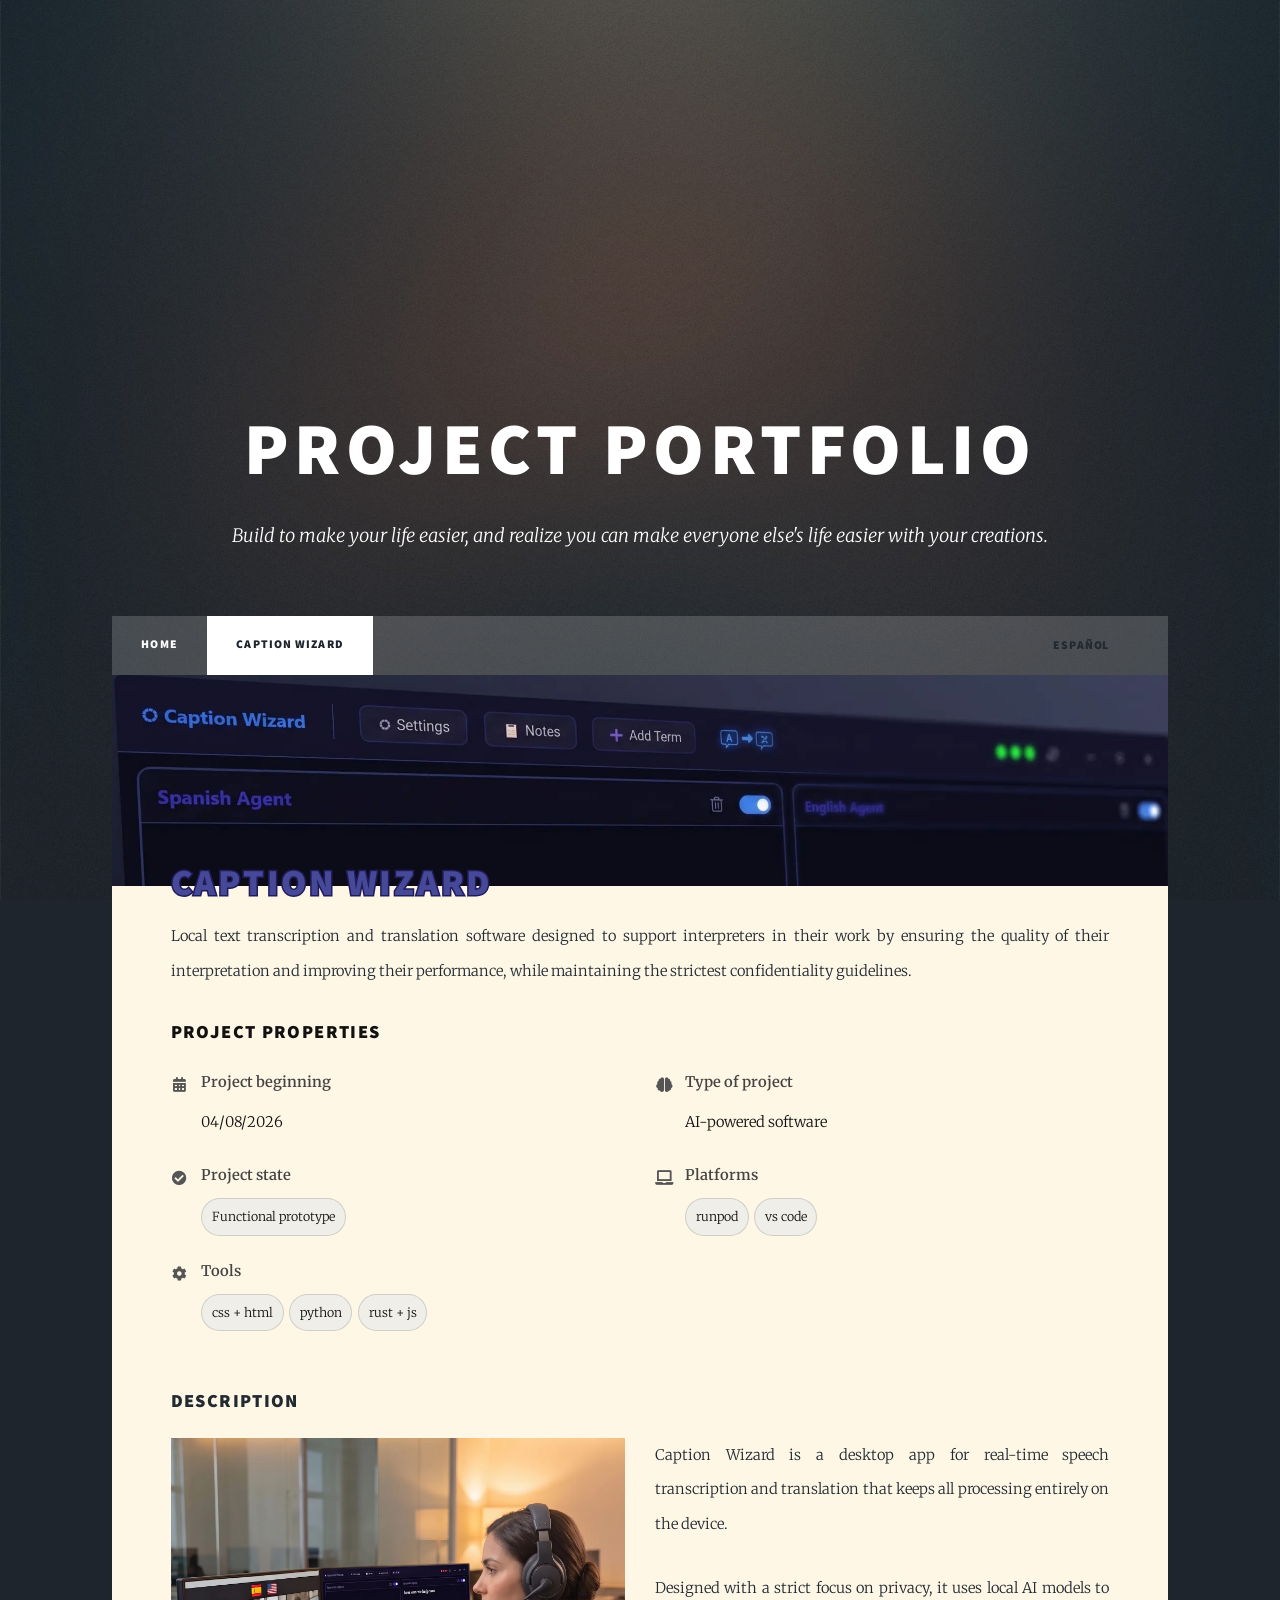
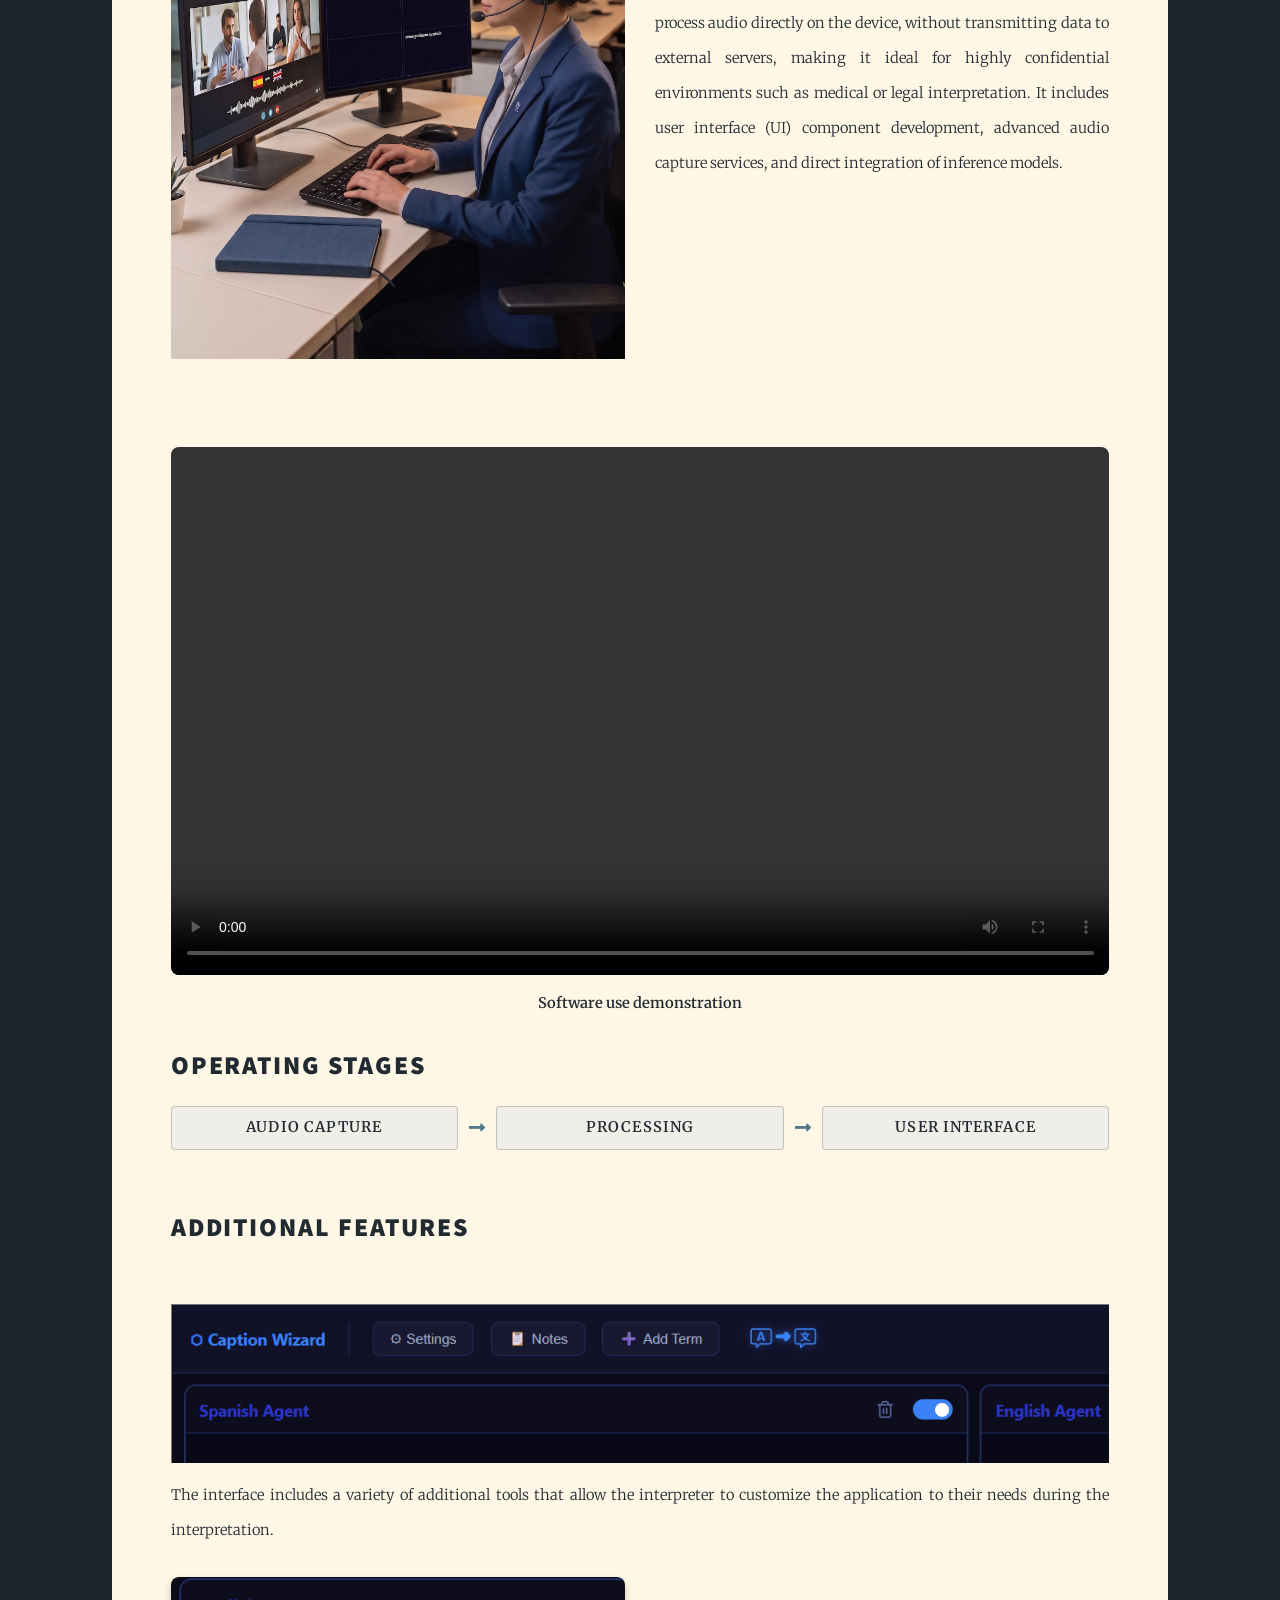
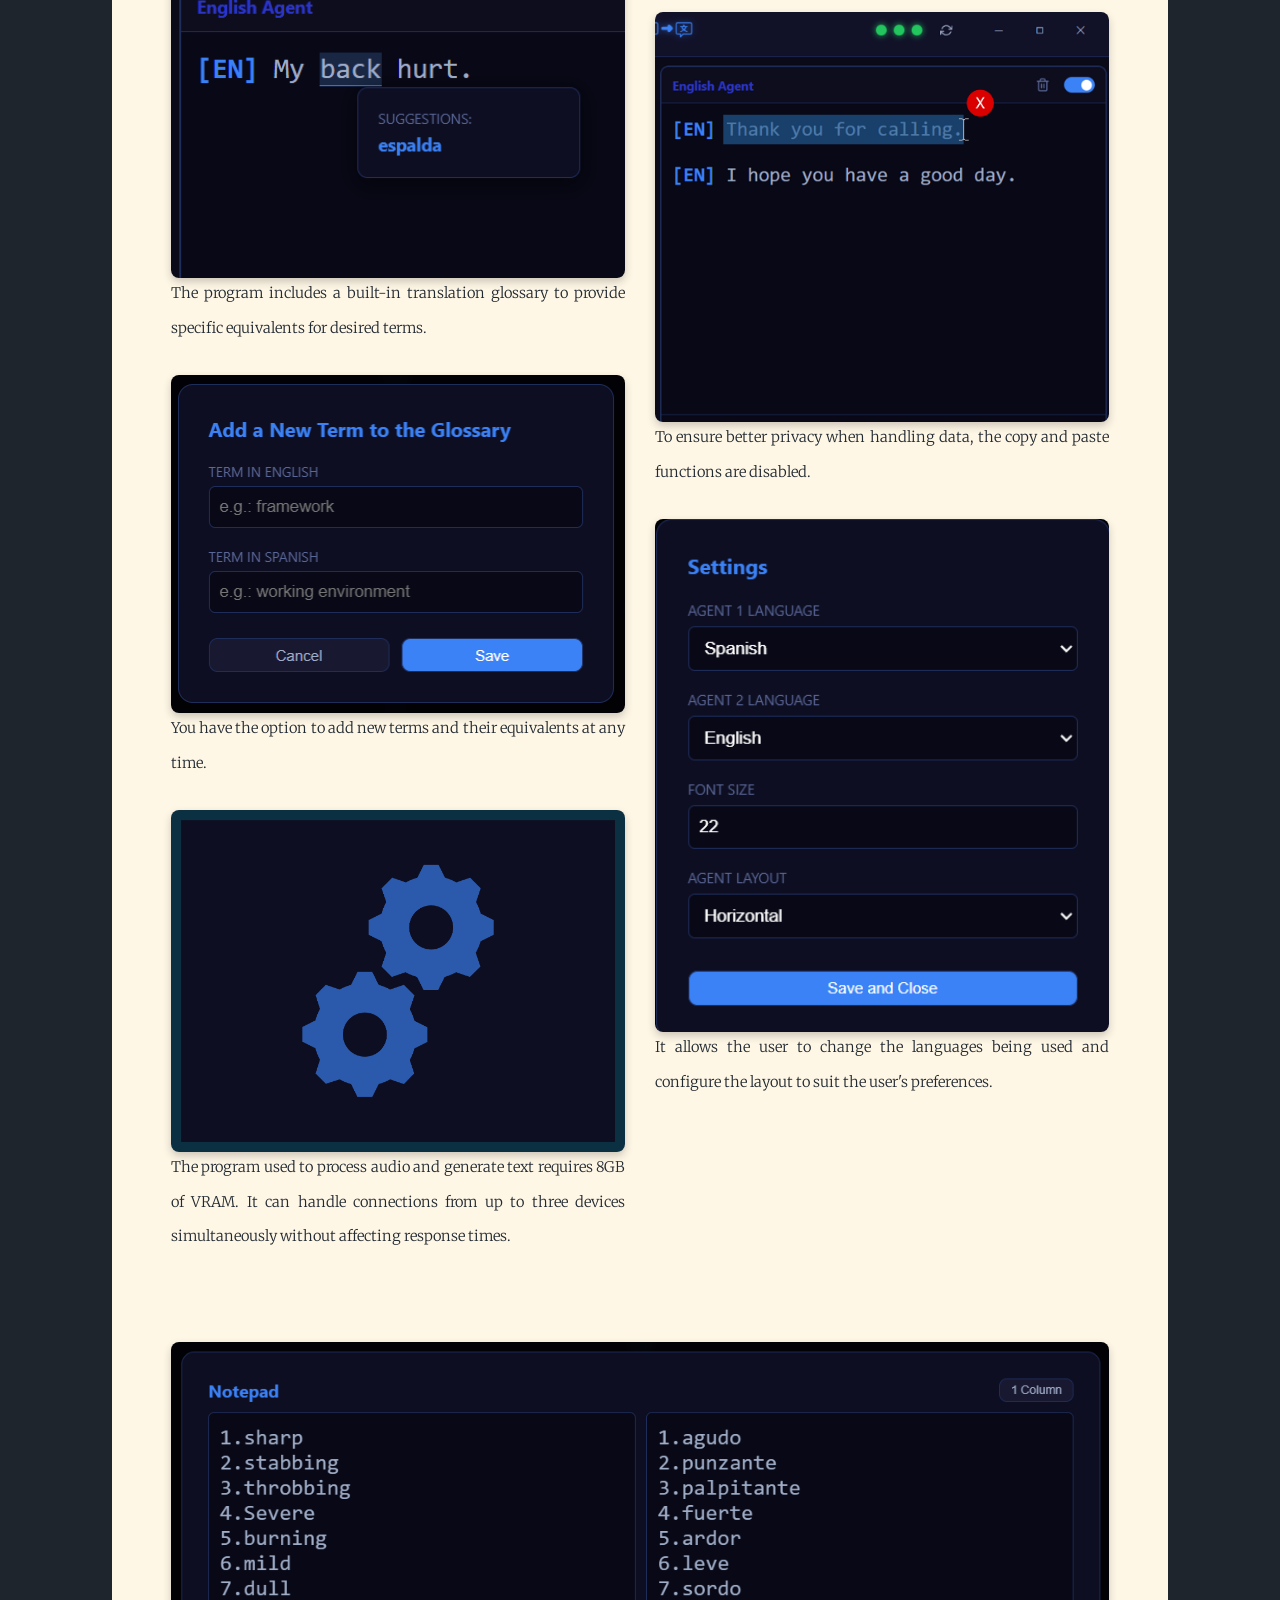
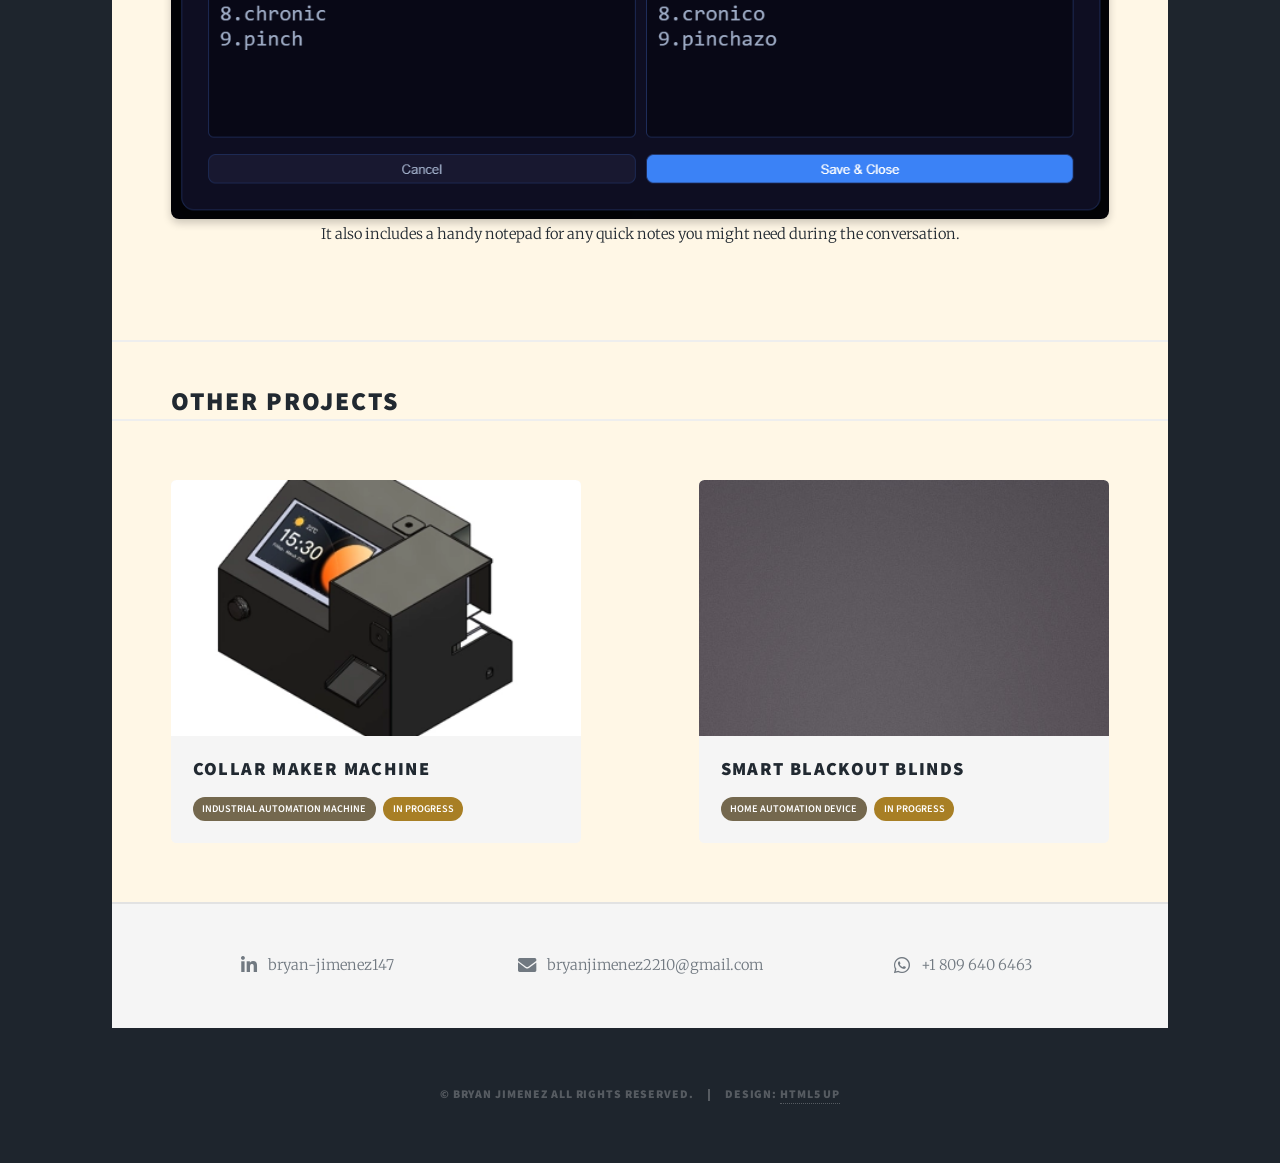
==== commit d067f4cb: "Caption Wizard V3" ====
--- a/caption-wizard.html
+++ b/caption-wizard.html
@@ -26,7 +26,7 @@
                 font-size: 2.5rem;
                 margin-bottom: 1rem;
                 /*color de fuente*/
-                color: #333453;
+                color: #464997;
                 -webkit-text-stroke: 3px #201b5a;
                 paint-order: stroke fill;
             }
@@ -194,7 +194,7 @@
                 margin-bottom: 2rem;
             }
             .feature-block p {
-                margin-top: 1rem;
+                margin: -1rem 0 2rem;
             }
             @media screen and (max-width: 1280px) {
                 .caption-cover {
@@ -371,9 +371,14 @@
                                         <p data-cw-i18n="glossaryDescription">The program includes a built-in translation glossary to provide specific equivalents for desired terms.</p>
                                         <div class="image-box"><img src="images/cw04.png" alt="Add glossary term dialog" data-cw-i18n-alt="addTermAlt" /></div>
                                         <p data-cw-i18n="addTermDescription">You have the option to add new terms and their equivalents at any time.</p>
+                                        <div class="image-box"><img src="images/cw09.png" alt="Requirements diagram" data-cw-i18n-alt="requirementsAlt" /></div>
+                                        <p data-cw-i18n="requirementsDescription">The program used to process audio and generate text requires 8GB of VRAM. It can handle connections from up to three devices simultaneously without affecting response times.</p>
                                     </div>
                                     <div class="col feature-block">
-                                        <br /><br /><div class="image-box"><img src="images/cw03.png" alt="Language and layout settings" data-cw-i18n-alt="settingsAlt" /></div>
+                                        <br />
+                                        <div class="image-box"><img src="images/cw08.png" alt="Copy and paste functions" data-cw-i18n-alt="copypasteAlt" /></div>
+                                        <p data-cw-i18n="copypasteDescription">To ensure better privacy when handling data, the copy and paste functions are disabled.</p>
+                                        <div class="image-box"><img src="images/cw03.png" alt="Language and layout settings" data-cw-i18n-alt="settingsAlt" /></div>
                                         <p data-cw-i18n="settingsDescription">It allows the user to change the languages being used and configure the layout to suit the user's preferences</p>
                                     </div>
                                 </div>
--- a/assets/css/main.css
+++ b/assets/css/main.css
@@ -89,6 +89,32 @@
 		}
 
 	}
+
+.form-submit-row {
+	align-items: center;
+	display: flex;
+	gap: 1rem;
+}
+
+	.form-submit-row ul.actions {
+		flex-shrink: 0;
+		margin-bottom: 0;
+	}
+
+	.form-status {
+		border-radius: 5px;
+		font-weight: bold;
+		min-width: 0;
+		padding: 10px;
+	}
+
+@media screen and (max-width: 480px) {
+	.form-submit-row {
+		align-items: stretch;
+		flex-direction: column;
+		gap: 0.75rem;
+	}
+}
 
 	html {
 		box-sizing: border-box;
@@ -3470,8 +3496,8 @@
 		@media screen and (max-width: 736px) {
 
 			#intro {
-				padding: 3rem 2rem 1rem 2rem ;
-				min-height: 65vh;
+				padding: 2rem 2rem 1rem 2rem ;
+				min-height: 40vh;
 			}
 
 				#intro h1 {
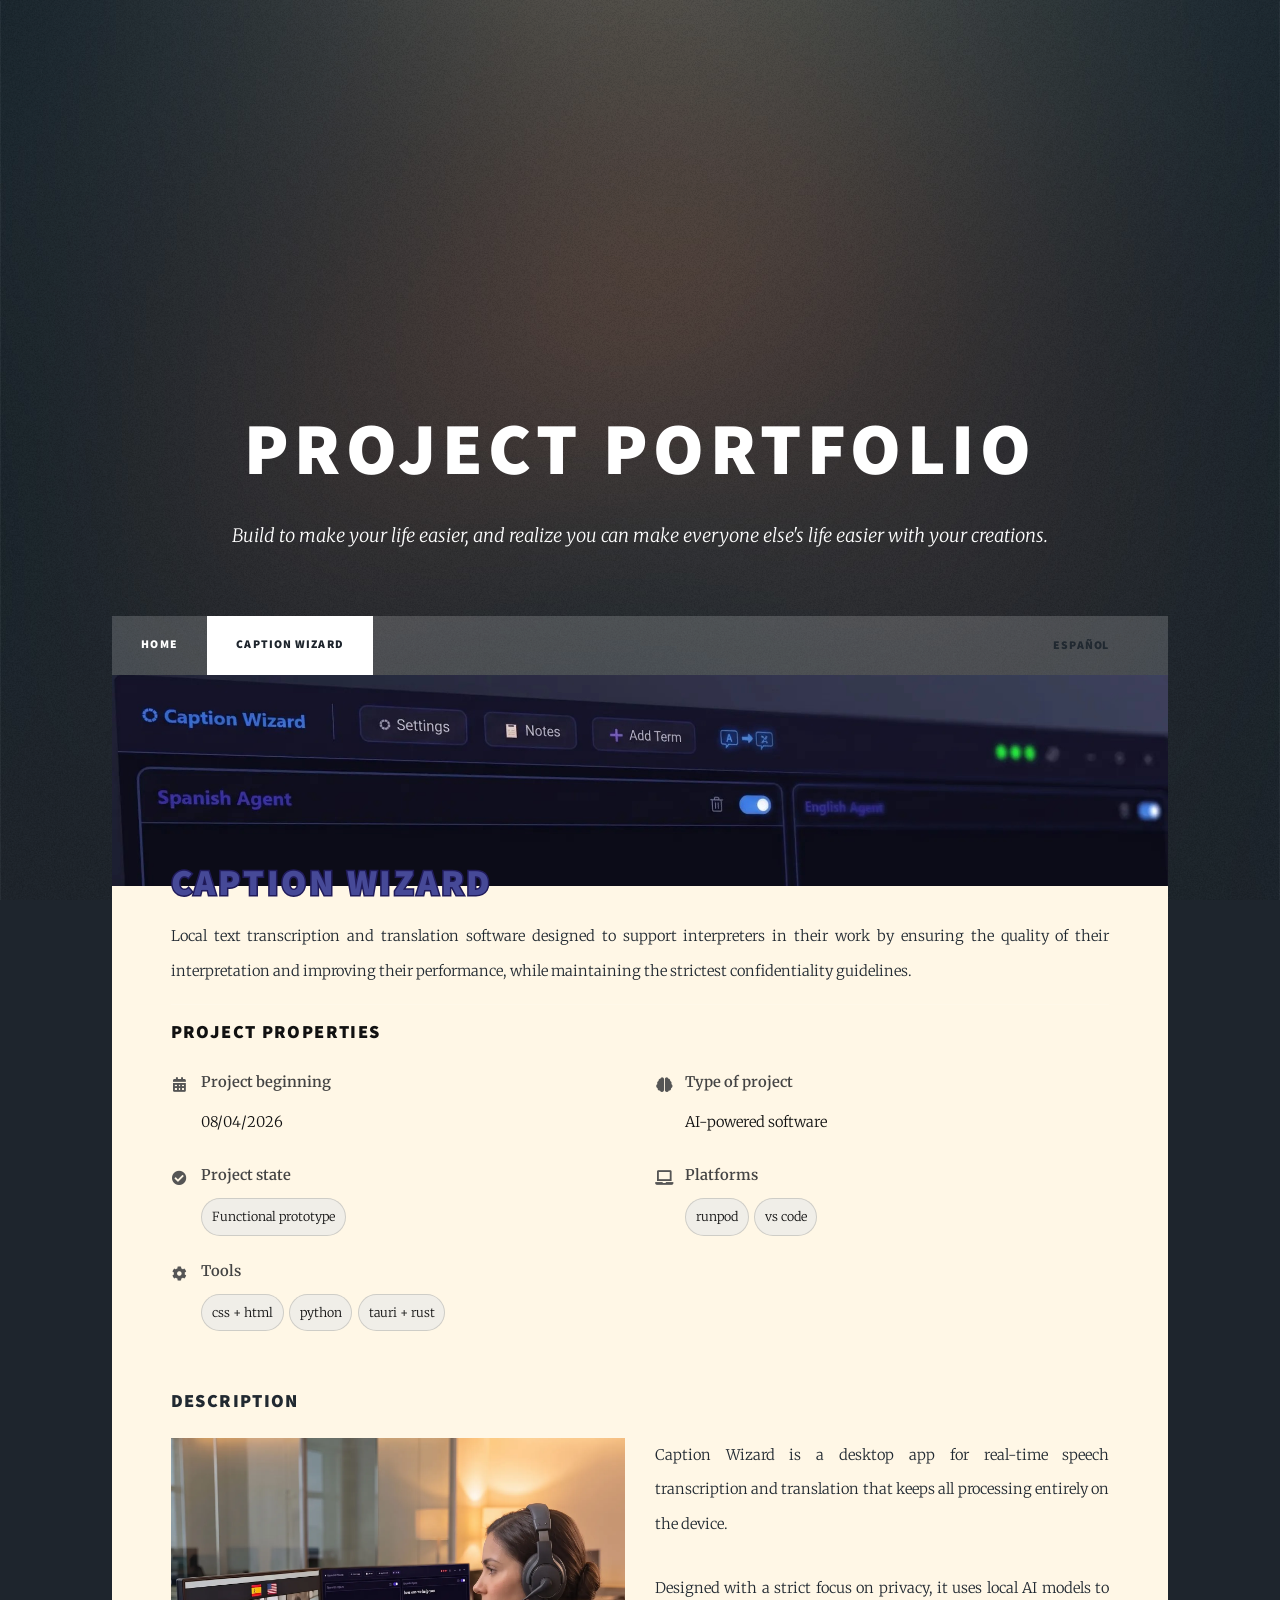
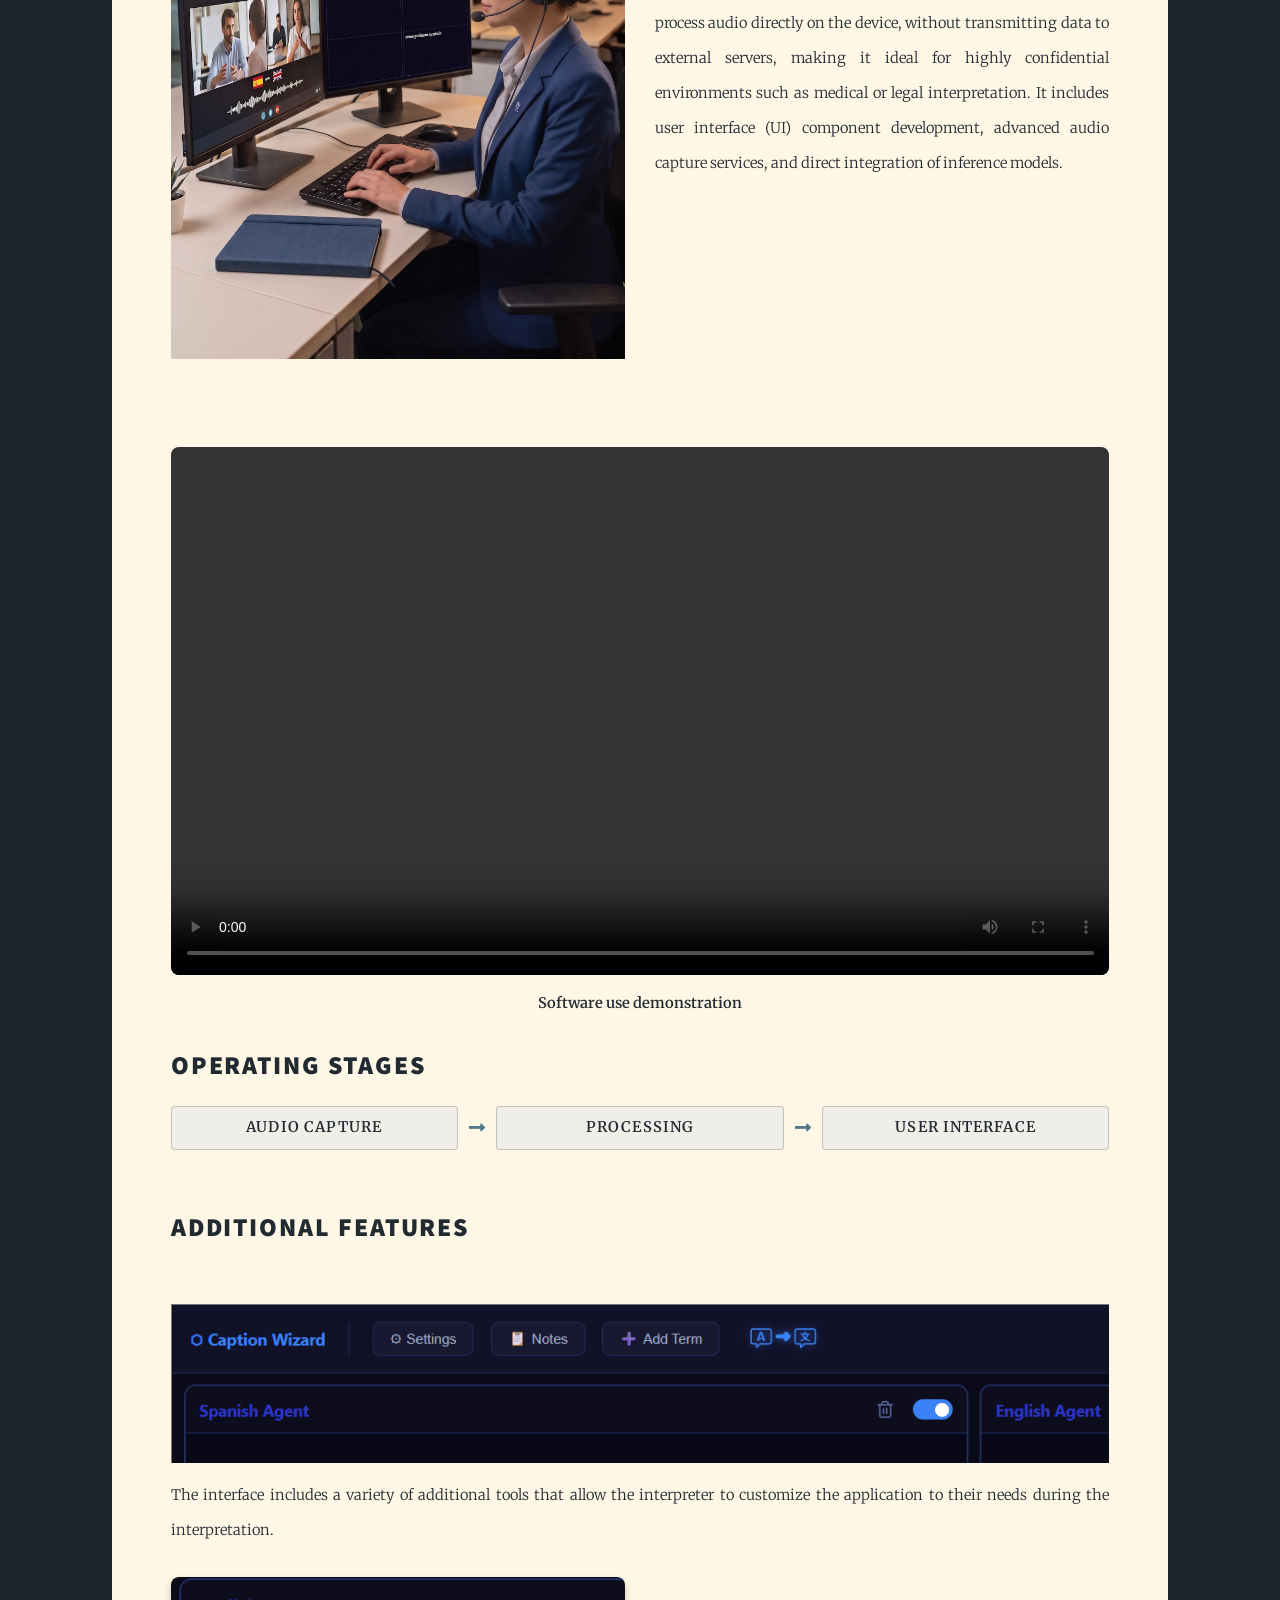
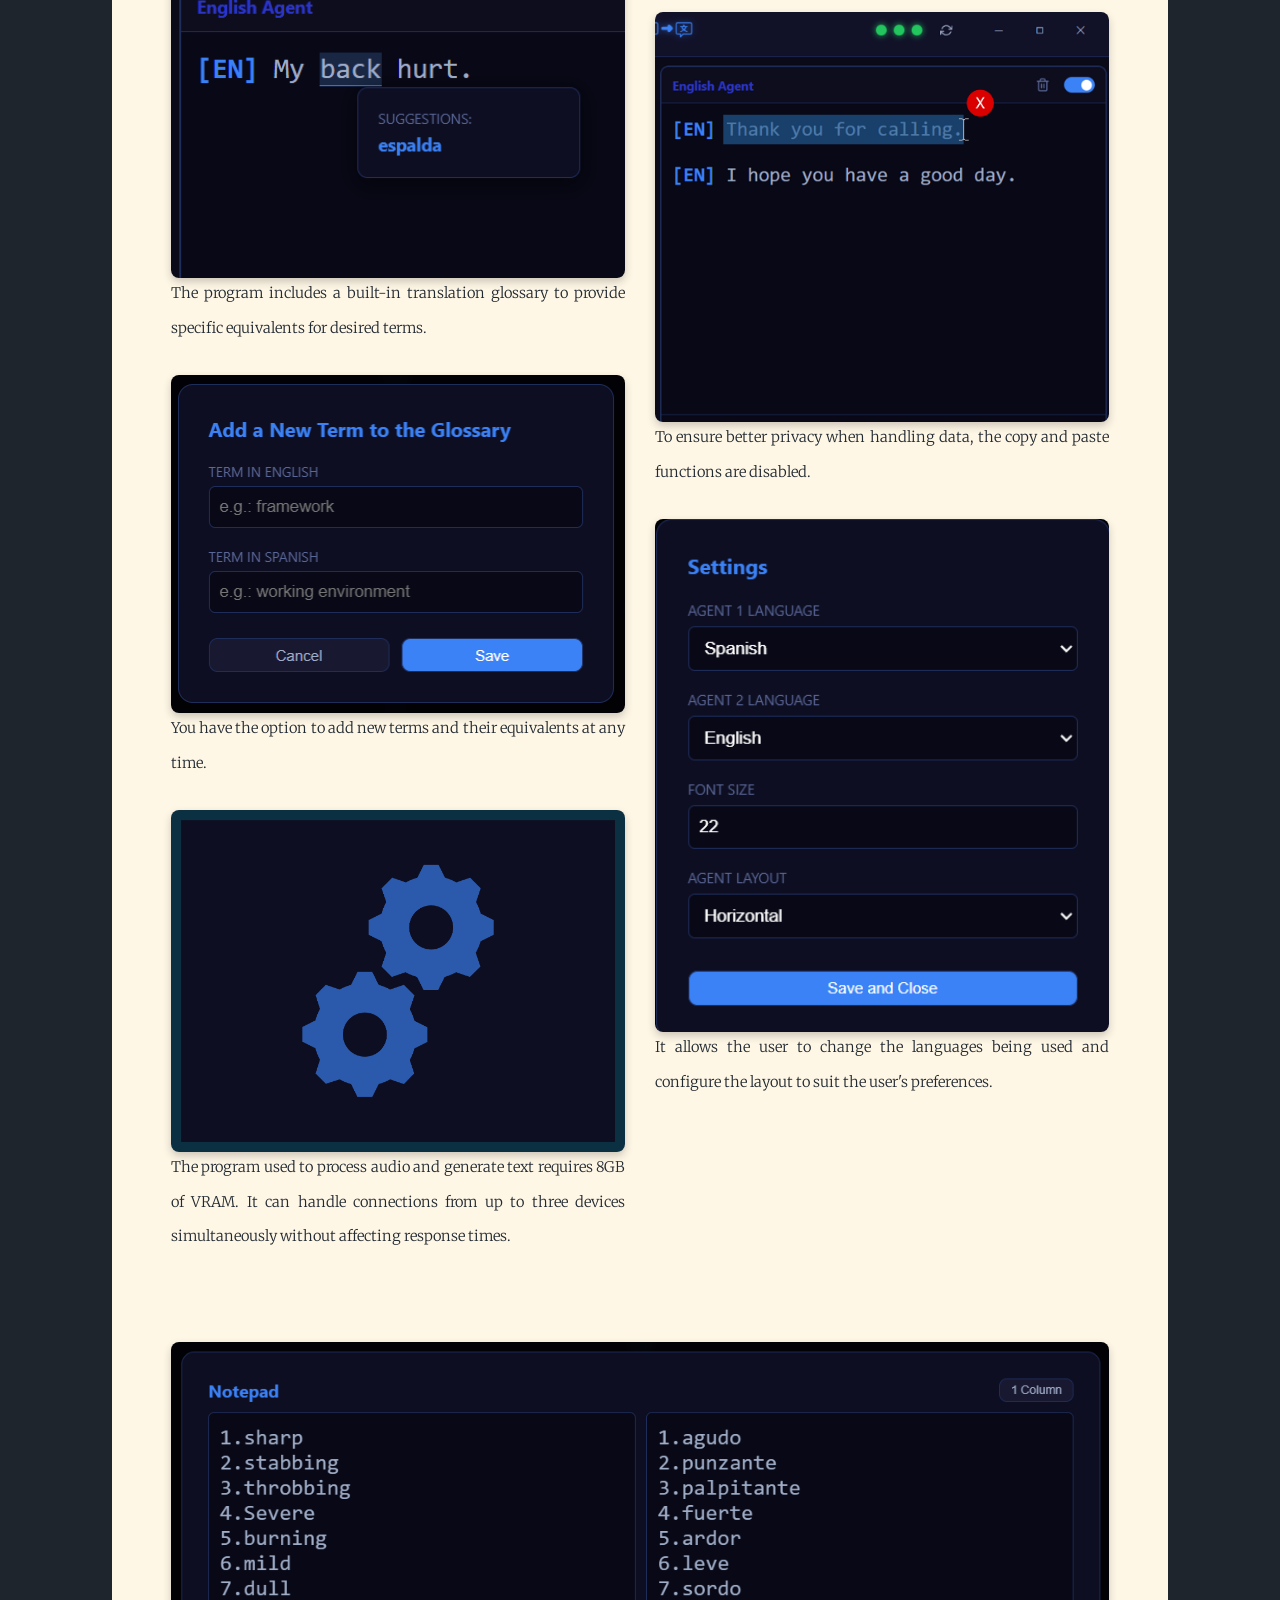
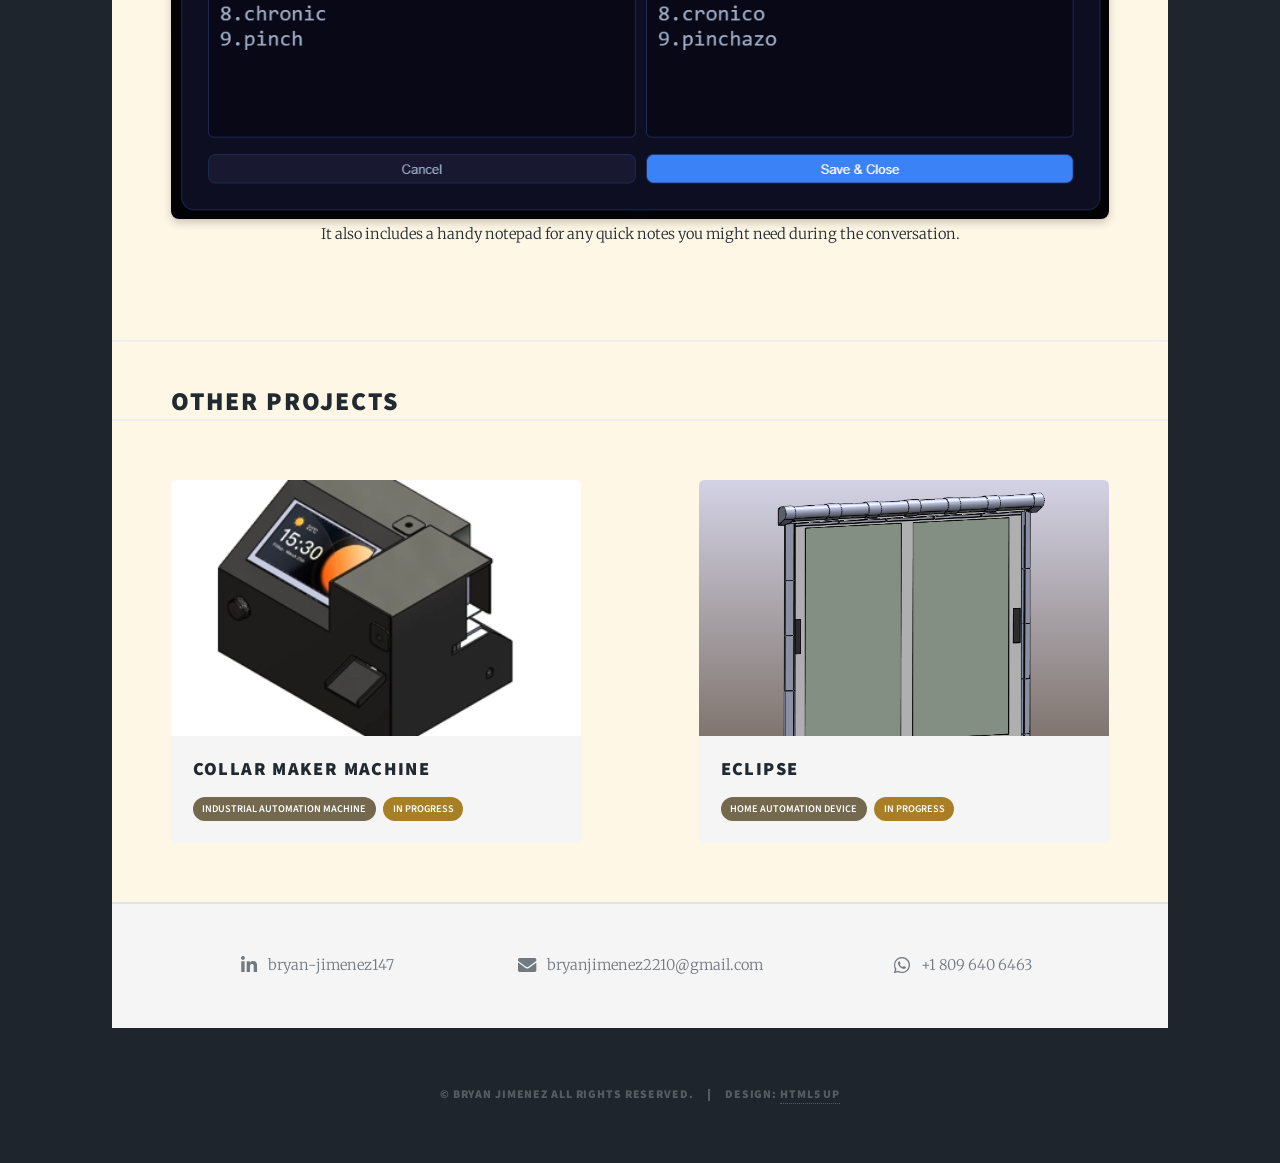
==== commit 7b795506: "eclipse" ====
--- a/caption-wizard.html
+++ b/caption-wizard.html
@@ -9,6 +9,7 @@
         <title data-cw-title>Caption Wizard - Project Portfolio</title>
 		<meta charset="utf-8" />
 		<meta name="viewport" content="width=device-width, initial-scale=1, user-scalable=no" />
+		<link rel="icon" type="image/svg+xml" href="images/favicon.svg">
 		<link rel="stylesheet" href="assets/css/main.css" />
 		<noscript><link rel="stylesheet" href="assets/css/noscript.css" /></noscript>
         <style>
@@ -268,7 +269,7 @@
                                         <span class="property-icon icon solid fa-calendar-alt" aria-hidden="true"></span>
                                         <div class="property-copy">
                                             <span class="property-name" data-cw-i18n="projectBeginning">Project beginning</span>
-                                            <span class="property-value">04/08/2026</span>
+                                            <span class="property-value" data-cw-i18n="projectStartDate">04/08/2026</span>
                                         </div>
                                     </div>
                                     <div class="property-row">
@@ -302,7 +303,7 @@
                                             <span class="property-pills">
                                                 <span class="property-pill">css + html</span>
                                                 <span class="property-pill">python</span>
-                                                <span class="property-pill">rust + js</span>
+                                                <span class="property-pill">tauri + rust</span>
                                             </span>
                                         </div>
                                     </div>
@@ -406,18 +407,18 @@
                                         </div>
                                     </a>
                                 </article>
-                                <article>
-                                    <a href="#" class="project-card">
-                                        <span class="image fit"><img src="images/pic04.jpg" alt="Smart blackout blinds" data-cw-i18n-alt="smartBlindsAlt" /></span>
-                                        <div class="project-card-content">
-                                            <h2 data-i18n="smartBlindsTitle">Smart blackout blinds</h2>
-                                            <div class="project-labels">
-                                                <span class="project-type" data-i18n="smartBlindsType">Home automation device</span>
-                                                <span class="project-status" style="--project-status-color: #a87f25;" data-i18n="inProgress">In progress</span>
-                                                </div>
-                                        </div>
-                                    </a>
-                                </article>
+								<article>
+									<a href="eclipse.html" class="project-card">
+										<span class="image fit"><img src="images/ec02.png" alt="" style="object-position: top;" /></span>
+										<div class="project-card-content">
+											<h2 data-i18n="eclipseTitle">eclipse</h2>
+											<div class="project-labels">
+												<span class="project-type" data-i18n="eclipseType">Home automation device</span>
+												<span class="project-status" style="--project-status-color: #a87f25;" data-i18n="inProgress">In progress</span>
+											</div>
+										</div>
+									</a>
+								</article>
                             </section>
 
 					</div>
